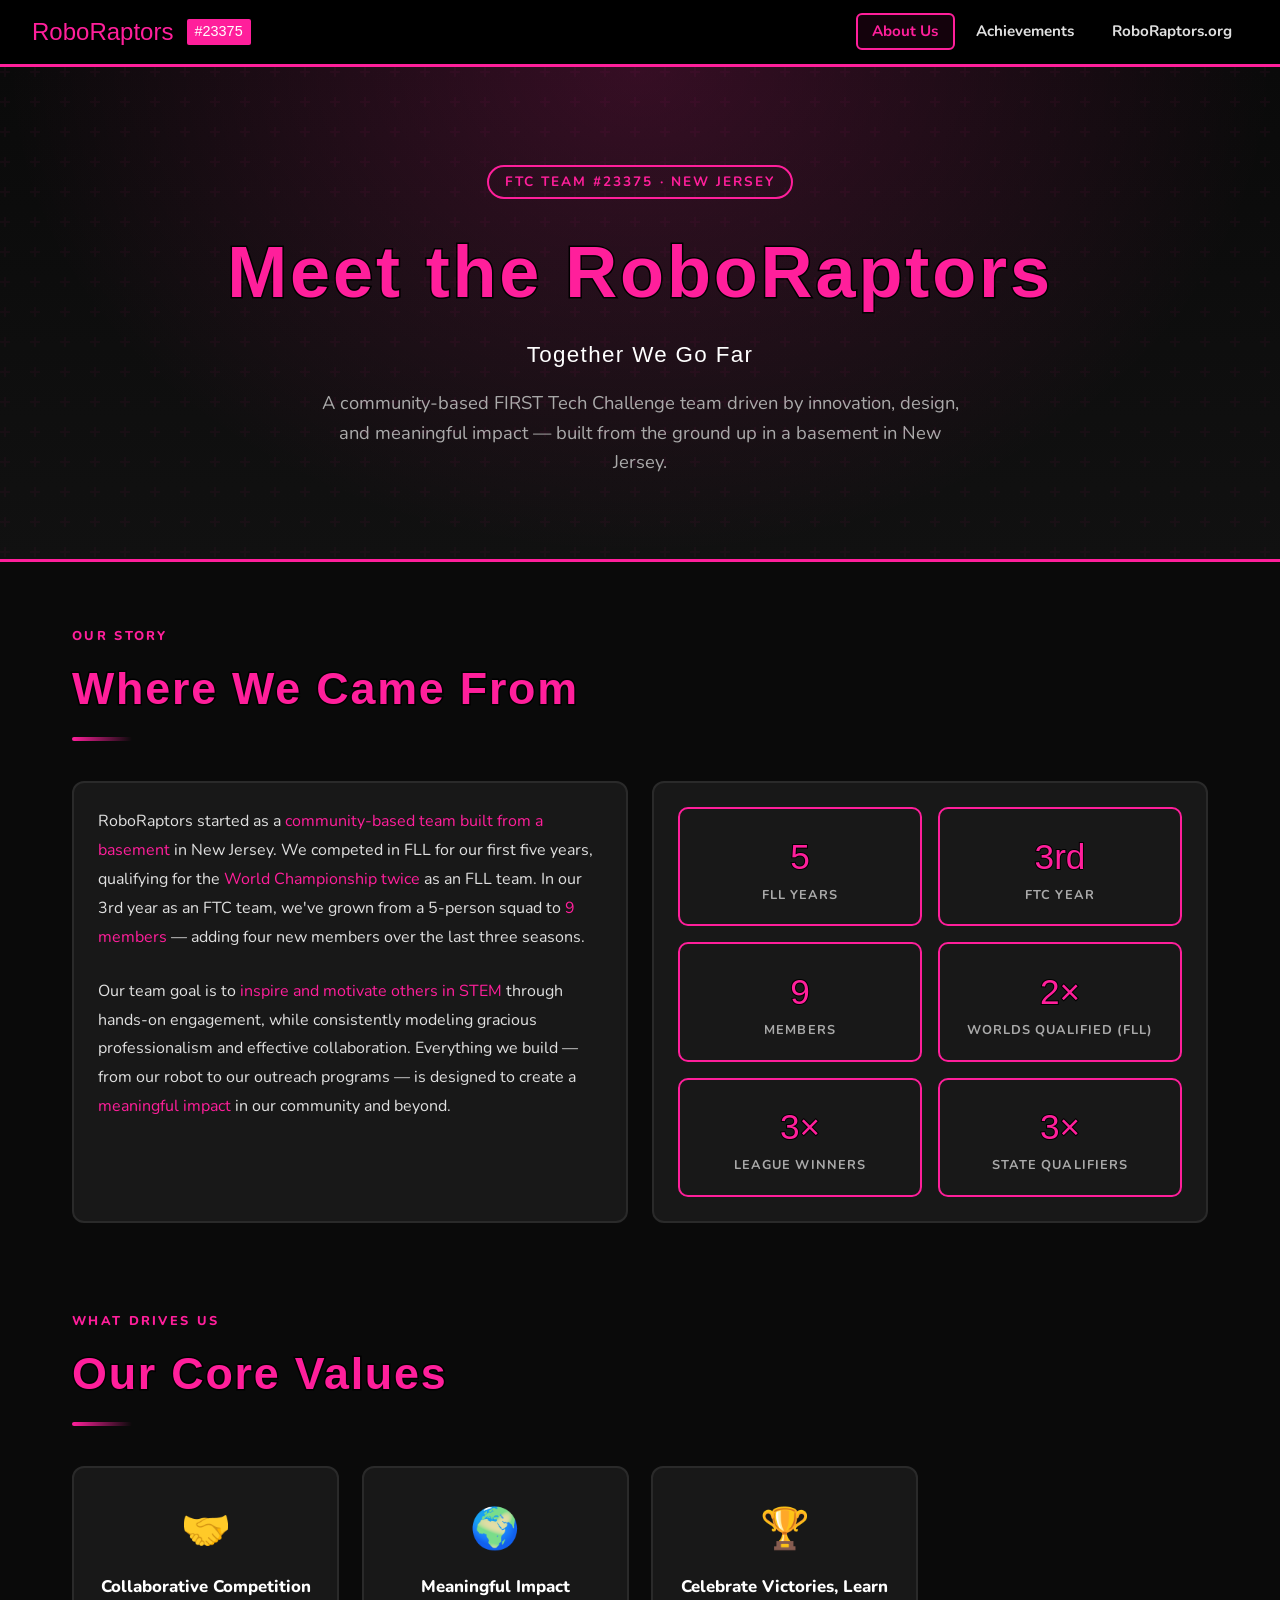
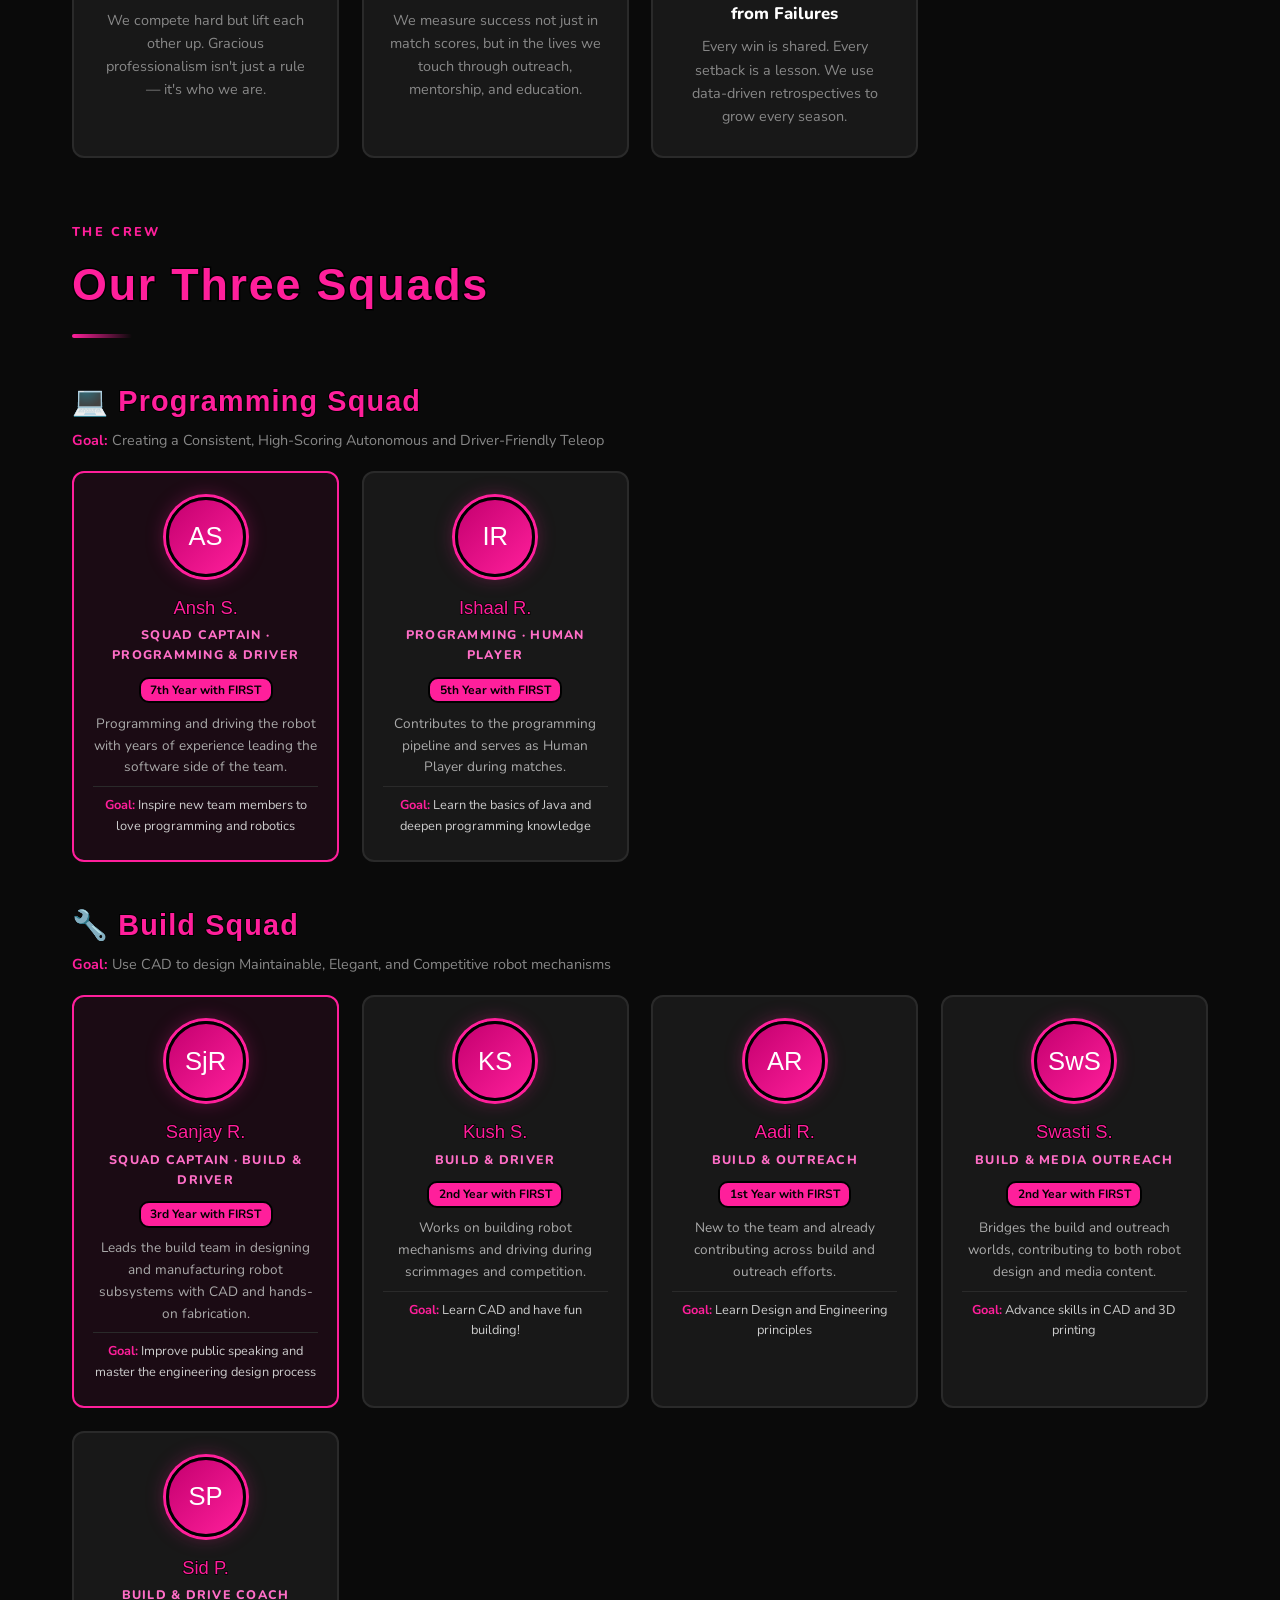
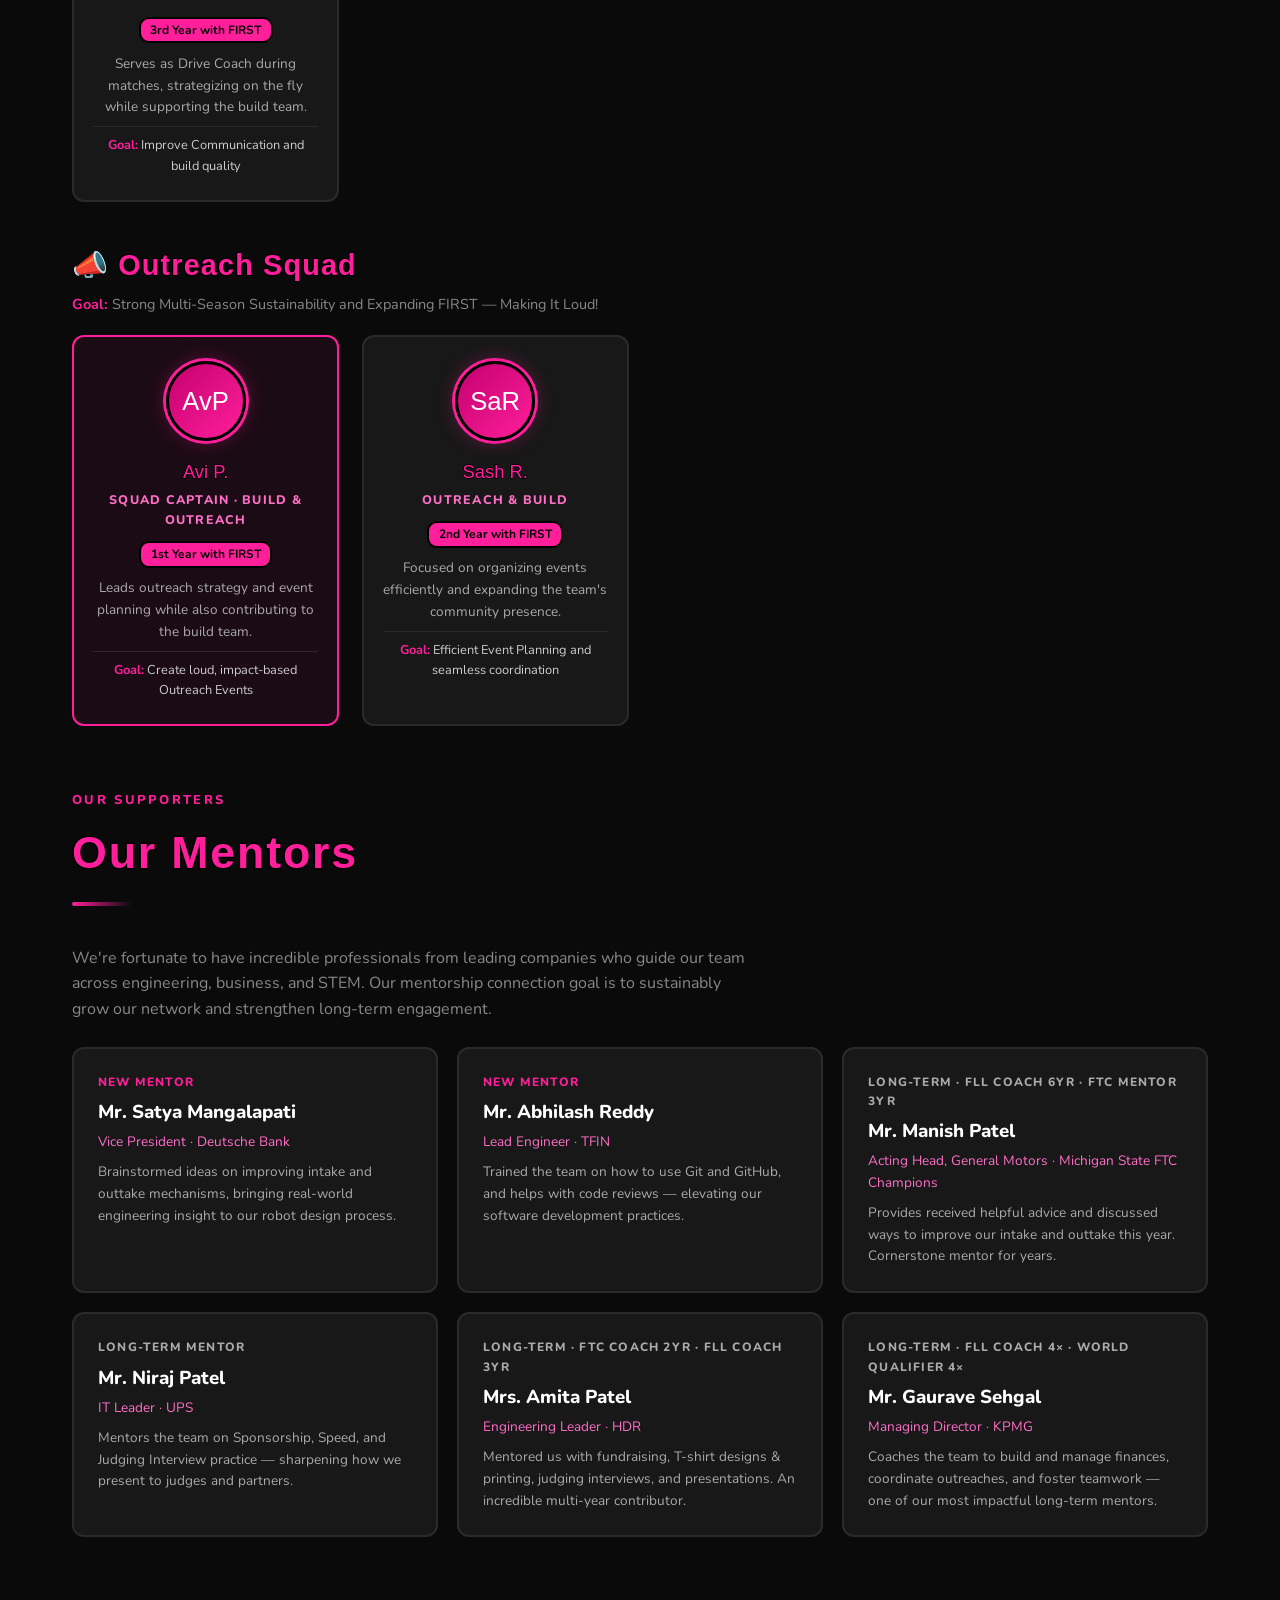
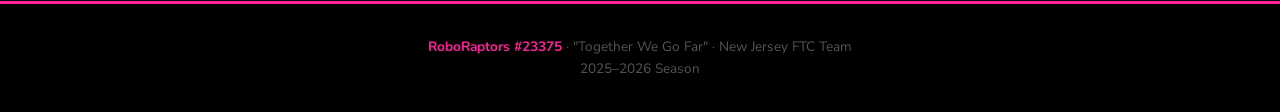
==== index.html @ 822205b7 "Initial website: 3-page site + portfolio PDF - index.html       → About Us (team members, squads, me" ====
<!DOCTYPE html>
<html lang="en">
<head>
  <meta charset="UTF-8" />
  <meta name="viewport" content="width=device-width, initial-scale=1.0" />
  <title>About Us — RoboRaptors #23375</title>
  <link rel="stylesheet" href="styles.css" />
</head>
<body>

<!-- ── NAV ── -->
<nav>
  <a class="nav-logo" href="index.html">
    <span class="logo-text">RoboRaptors</span>
    <span class="team-num">#23375</span>
  </a>
  <ul>
    <li><a href="index.html" class="active">About Us</a></li>
    <li><a href="achievements.html">Achievements</a></li>
    <li><a href="nonprofit.html">RoboRaptors.org</a></li>
  </ul>
</nav>

<!-- ── HERO ── -->
<div class="hero">
  <span class="hero-tag">FTC Team #23375 · New Jersey</span>
  <h1 class="gagalin">Meet the RoboRaptors</h1>
  <p class="tagline">Together We Go Far</p>
  <p>A community-based FIRST Tech Challenge team driven by innovation, design, and meaningful impact — built from the ground up in a basement in New Jersey.</p>
</div>

<!-- ── BACKGROUND ── -->
<section>
  <span class="section-label">Our Story</span>
  <h2 class="gagalin">Where We Came From</h2>
  <div class="section-divider"></div>

  <div class="grid-2 mb-3">
    <div class="card">
      <p style="font-size:1rem; line-height:1.8;">
        RoboRaptors started as a <span class="pink">community-based team built from a basement</span> in New Jersey.
        We competed in FLL for our first five years, qualifying for the
        <span class="pink">World Championship twice</span> as an FLL team.
        In our 3rd year as an FTC team, we've grown from a 5-person squad to
        <span class="pink">9 members</span> — adding four new members over the last three seasons.
      </p>
      <br>
      <p style="font-size:1rem; line-height:1.8;">
        Our team goal is to <span class="pink">inspire and motivate others in STEM</span> through hands-on engagement,
        while consistently modeling gracious professionalism and effective collaboration.
        Everything we build — from our robot to our outreach programs — is designed to create a
        <span class="pink">meaningful impact</span> in our community and beyond.
      </p>
    </div>
    <div class="card">
      <div class="stats-row" style="grid-template-columns:1fr 1fr; margin:0;">
        <div class="stat-box"><div class="stat-num">5</div><div class="stat-label">FLL Years</div></div>
        <div class="stat-box"><div class="stat-num">3rd</div><div class="stat-label">FTC Year</div></div>
        <div class="stat-box"><div class="stat-num">9</div><div class="stat-label">Members</div></div>
        <div class="stat-box"><div class="stat-num">2×</div><div class="stat-label">Worlds Qualified (FLL)</div></div>
        <div class="stat-box"><div class="stat-num">3×</div><div class="stat-label">League Winners</div></div>
        <div class="stat-box"><div class="stat-num">3×</div><div class="stat-label">State Qualifiers</div></div>
      </div>
    </div>
  </div>
</section>

<!-- ── CORE VALUES ── -->
<section style="padding-top:0;">
  <span class="section-label">What Drives Us</span>
  <h2 class="gagalin">Our Core Values</h2>
  <div class="section-divider"></div>

  <div class="values-grid">
    <div class="value-card">
      <div class="value-icon">🤝</div>
      <h3>Collaborative Competition</h3>
      <p>We compete hard but lift each other up. Gracious professionalism isn't just a rule — it's who we are.</p>
    </div>
    <div class="value-card">
      <div class="value-icon">🌍</div>
      <h3>Meaningful Impact</h3>
      <p>We measure success not just in match scores, but in the lives we touch through outreach, mentorship, and education.</p>
    </div>
    <div class="value-card">
      <div class="value-icon">🏆</div>
      <h3>Celebrate Victories, Learn from Failures</h3>
      <p>Every win is shared. Every setback is a lesson. We use data-driven retrospectives to grow every season.</p>
    </div>
  </div>
</section>

<!-- ── SQUADS ── -->
<section style="padding-top:0;">
  <span class="section-label">The Crew</span>
  <h2 class="gagalin">Our Three Squads</h2>
  <div class="section-divider"></div>

  <!-- Programming Squad -->
  <div style="margin-bottom:2.5rem;">
    <h3 class="gagalin" style="margin-bottom:0.3rem;">💻 Programming Squad</h3>
    <p style="color:#888; font-size:0.9rem; margin-bottom:1.2rem;">
      <strong style="color:var(--pink);">Goal:</strong> Creating a Consistent, High-Scoring Autonomous and Driver-Friendly Teleop
    </p>
    <div class="team-grid">

      <div class="member-card squad-captain">
        <div class="member-avatar">AS</div>
        <div class="member-name">Ansh S.</div>
        <div class="member-role">Squad Captain · Programming &amp; Driver</div>
        <div class="member-year">7th Year with FIRST</div>
        <p>Programming and driving the robot with years of experience leading the software side of the team.</p>
        <p class="goal"><span>Goal:</span> Inspire new team members to love programming and robotics</p>
      </div>

      <div class="member-card">
        <div class="member-avatar">IR</div>
        <div class="member-name">Ishaal R.</div>
        <div class="member-role">Programming · Human Player</div>
        <div class="member-year">5th Year with FIRST</div>
        <p>Contributes to the programming pipeline and serves as Human Player during matches.</p>
        <p class="goal"><span>Goal:</span> Learn the basics of Java and deepen programming knowledge</p>
      </div>

    </div>
  </div>

  <!-- Build Squad -->
  <div style="margin-bottom:2.5rem;">
    <h3 class="gagalin" style="margin-bottom:0.3rem;">🔧 Build Squad</h3>
    <p style="color:#888; font-size:0.9rem; margin-bottom:1.2rem;">
      <strong style="color:var(--pink);">Goal:</strong> Use CAD to design Maintainable, Elegant, and Competitive robot mechanisms
    </p>
    <div class="team-grid">

      <div class="member-card squad-captain">
        <div class="member-avatar">SjR</div>
        <div class="member-name">Sanjay R.</div>
        <div class="member-role">Squad Captain · Build &amp; Driver</div>
        <div class="member-year">3rd Year with FIRST</div>
        <p>Leads the build team in designing and manufacturing robot subsystems with CAD and hands-on fabrication.</p>
        <p class="goal"><span>Goal:</span> Improve public speaking and master the engineering design process</p>
      </div>

      <div class="member-card">
        <div class="member-avatar">KS</div>
        <div class="member-name">Kush S.</div>
        <div class="member-role">Build &amp; Driver</div>
        <div class="member-year">2nd Year with FIRST</div>
        <p>Works on building robot mechanisms and driving during scrimmages and competition.</p>
        <p class="goal"><span>Goal:</span> Learn CAD and have fun building!</p>
      </div>

      <div class="member-card">
        <div class="member-avatar">AR</div>
        <div class="member-name">Aadi R.</div>
        <div class="member-role">Build &amp; Outreach</div>
        <div class="member-year">1st Year with FIRST</div>
        <p>New to the team and already contributing across build and outreach efforts.</p>
        <p class="goal"><span>Goal:</span> Learn Design and Engineering principles</p>
      </div>

      <div class="member-card">
        <div class="member-avatar">SwS</div>
        <div class="member-name">Swasti S.</div>
        <div class="member-role">Build &amp; Media Outreach</div>
        <div class="member-year">2nd Year with FIRST</div>
        <p>Bridges the build and outreach worlds, contributing to both robot design and media content.</p>
        <p class="goal"><span>Goal:</span> Advance skills in CAD and 3D printing</p>
      </div>

      <div class="member-card">
        <div class="member-avatar">SP</div>
        <div class="member-name">Sid P.</div>
        <div class="member-role">Build &amp; Drive Coach</div>
        <div class="member-year">3rd Year with FIRST</div>
        <p>Serves as Drive Coach during matches, strategizing on the fly while supporting the build team.</p>
        <p class="goal"><span>Goal:</span> Improve Communication and build quality</p>
      </div>

    </div>
  </div>

  <!-- Outreach Squad -->
  <div>
    <h3 class="gagalin" style="margin-bottom:0.3rem;">📣 Outreach Squad</h3>
    <p style="color:#888; font-size:0.9rem; margin-bottom:1.2rem;">
      <strong style="color:var(--pink);">Goal:</strong> Strong Multi-Season Sustainability and Expanding FIRST — Making It Loud!
    </p>
    <div class="team-grid">

      <div class="member-card squad-captain">
        <div class="member-avatar">AvP</div>
        <div class="member-name">Avi P.</div>
        <div class="member-role">Squad Captain · Build &amp; Outreach</div>
        <div class="member-year">1st Year with FIRST</div>
        <p>Leads outreach strategy and event planning while also contributing to the build team.</p>
        <p class="goal"><span>Goal:</span> Create loud, impact-based Outreach Events</p>
      </div>

      <div class="member-card">
        <div class="member-avatar">SaR</div>
        <div class="member-name">Sash R.</div>
        <div class="member-role">Outreach &amp; Build</div>
        <div class="member-year">2nd Year with FIRST</div>
        <p>Focused on organizing events efficiently and expanding the team's community presence.</p>
        <p class="goal"><span>Goal:</span> Efficient Event Planning and seamless coordination</p>
      </div>

    </div>
  </div>
</section>

<!-- ── MENTORS ── -->
<section style="padding-top:0;">
  <span class="section-label">Our Supporters</span>
  <h2 class="gagalin">Our Mentors</h2>
  <div class="section-divider"></div>
  <p style="color:#888; margin-bottom:1.5rem; max-width:680px;">
    We're fortunate to have incredible professionals from leading companies who guide our team across engineering, business, and STEM.
    Our mentorship connection goal is to sustainably grow our network and strengthen long-term engagement.
  </p>
  <div style="display:grid; grid-template-columns:repeat(auto-fill,minmax(280px,1fr)); gap:1.2rem;">

    <div class="card">
      <div style="font-size:0.75rem;font-weight:800;color:var(--pink);letter-spacing:0.1em;text-transform:uppercase;margin-bottom:0.4rem;">New Mentor</div>
      <h3 style="color:#fff;font-weight:800;margin-bottom:0.2rem;">Mr. Satya Mangalapati</h3>
      <p style="color:var(--pink-light);font-size:0.85rem;margin-bottom:0.5rem;">Vice President · Deutsche Bank</p>
      <p style="font-size:0.85rem;color:#aaa;">Brainstormed ideas on improving intake and outtake mechanisms, bringing real-world engineering insight to our robot design process.</p>
    </div>

    <div class="card">
      <div style="font-size:0.75rem;font-weight:800;color:var(--pink);letter-spacing:0.1em;text-transform:uppercase;margin-bottom:0.4rem;">New Mentor</div>
      <h3 style="color:#fff;font-weight:800;margin-bottom:0.2rem;">Mr. Abhilash Reddy</h3>
      <p style="color:var(--pink-light);font-size:0.85rem;margin-bottom:0.5rem;">Lead Engineer · TFIN</p>
      <p style="font-size:0.85rem;color:#aaa;">Trained the team on how to use Git and GitHub, and helps with code reviews — elevating our software development practices.</p>
    </div>

    <div class="card">
      <div style="font-size:0.75rem;font-weight:800;color:#aaa;letter-spacing:0.1em;text-transform:uppercase;margin-bottom:0.4rem;">Long-Term · FLL Coach 6yr · FTC Mentor 3yr</div>
      <h3 style="color:#fff;font-weight:800;margin-bottom:0.2rem;">Mr. Manish Patel</h3>
      <p style="color:var(--pink-light);font-size:0.85rem;margin-bottom:0.5rem;">Acting Head, General Motors · Michigan State FTC Champions</p>
      <p style="font-size:0.85rem;color:#aaa;">Provides received helpful advice and discussed ways to improve our intake and outtake this year. Cornerstone mentor for years.</p>
    </div>

    <div class="card">
      <div style="font-size:0.75rem;font-weight:800;color:#aaa;letter-spacing:0.1em;text-transform:uppercase;margin-bottom:0.4rem;">Long-Term Mentor</div>
      <h3 style="color:#fff;font-weight:800;margin-bottom:0.2rem;">Mr. Niraj Patel</h3>
      <p style="color:var(--pink-light);font-size:0.85rem;margin-bottom:0.5rem;">IT Leader · UPS</p>
      <p style="font-size:0.85rem;color:#aaa;">Mentors the team on Sponsorship, Speed, and Judging Interview practice — sharpening how we present to judges and partners.</p>
    </div>

    <div class="card">
      <div style="font-size:0.75rem;font-weight:800;color:#aaa;letter-spacing:0.1em;text-transform:uppercase;margin-bottom:0.4rem;">Long-Term · FTC Coach 2yr · FLL Coach 3yr</div>
      <h3 style="color:#fff;font-weight:800;margin-bottom:0.2rem;">Mrs. Amita Patel</h3>
      <p style="color:var(--pink-light);font-size:0.85rem;margin-bottom:0.5rem;">Engineering Leader · HDR</p>
      <p style="font-size:0.85rem;color:#aaa;">Mentored us with fundraising, T-shirt designs &amp; printing, judging interviews, and presentations. An incredible multi-year contributor.</p>
    </div>

    <div class="card">
      <div style="font-size:0.75rem;font-weight:800;color:#aaa;letter-spacing:0.1em;text-transform:uppercase;margin-bottom:0.4rem;">Long-Term · FLL Coach 4× · World Qualifier 4×</div>
      <h3 style="color:#fff;font-weight:800;margin-bottom:0.2rem;">Mr. Gaurave Sehgal</h3>
      <p style="color:var(--pink-light);font-size:0.85rem;margin-bottom:0.5rem;">Managing Director · KPMG</p>
      <p style="font-size:0.85rem;color:#aaa;">Coaches the team to build and manage finances, coordinate outreaches, and foster teamwork — one of our most impactful long-term mentors.</p>
    </div>

  </div>
</section>

<!-- ── FOOTER ── -->
<footer>
  <strong>RoboRaptors #23375</strong> · "Together We Go Far" · New Jersey FTC Team<br>
  <span>2025–2026 Season</span>
</footer>

</body>
</html>
---- styles.css ----
@import url('https://fonts.googleapis.com/css2?family=Gagalin&family=Nunito:wght@400;600;700;800&display=swap');

/* ─── Reset & Base ─── */
*, *::before, *::after { box-sizing: border-box; margin: 0; padding: 0; }

:root {
  --pink:       #FF1F9B;
  --pink-light: #ff6ec7;
  --pink-dark:  #c4006f;
  --black:      #0a0a0a;
  --dark:       #111111;
  --card:       #181818;
  --border:     #2a2a2a;
  --white:      #ffffff;
  --text:       #e0e0e0;
}

html { scroll-behavior: smooth; }
body {
  font-family: 'Nunito', sans-serif;
  background: var(--black);
  color: var(--text);
  line-height: 1.6;
}

/* ─── Gagalin Stroke Headers ─── */
.gagalin {
  font-family: 'Gagalin', sans-serif;
  color: var(--pink);
  -webkit-text-stroke: 3px #000;
  paint-order: stroke fill;
  letter-spacing: 0.04em;
}
h1.gagalin { font-size: clamp(2.2rem, 6vw, 4.5rem); }
h2.gagalin { font-size: clamp(1.6rem, 4vw, 2.8rem); }
h3.gagalin { font-size: clamp(1.2rem, 2.5vw, 1.8rem); -webkit-text-stroke: 2px #000; }

/* ─── Nav ─── */
nav {
  position: sticky; top: 0; z-index: 100;
  background: #000;
  border-bottom: 3px solid var(--pink);
  display: flex; align-items: center; justify-content: space-between;
  padding: 0.8rem 2rem;
  gap: 1rem;
}
.nav-logo {
  display: flex; align-items: center; gap: 0.7rem;
  text-decoration: none;
}
.nav-logo .logo-text {
  font-family: 'Gagalin', sans-serif;
  font-size: 1.5rem;
  color: var(--pink);
  -webkit-text-stroke: 2px #000;
  paint-order: stroke fill;
}
.nav-logo .team-num {
  font-family: 'Gagalin', sans-serif;
  font-size: 0.9rem;
  color: #fff;
  background: var(--pink);
  padding: 0.1rem 0.5rem;
  border-radius: 4px;
  border: 2px solid #000;
}
nav ul { list-style: none; display: flex; gap: 0.3rem; flex-wrap: wrap; }
nav ul a {
  color: var(--text);
  text-decoration: none;
  font-weight: 700;
  font-size: 0.95rem;
  padding: 0.4rem 0.9rem;
  border-radius: 6px;
  border: 2px solid transparent;
  transition: all 0.2s;
}
nav ul a:hover, nav ul a.active {
  color: var(--pink);
  border-color: var(--pink);
  background: rgba(255,31,155,0.08);
}

/* ─── Hero ─── */
.hero {
  min-height: 55vh;
  display: flex; flex-direction: column;
  align-items: center; justify-content: center;
  text-align: center;
  padding: 4rem 2rem 3rem;
  background: radial-gradient(ellipse at 50% 0%, rgba(255,31,155,0.18) 0%, transparent 70%),
              linear-gradient(180deg, #0a0a0a 0%, #111 100%);
  border-bottom: 3px solid var(--pink);
  position: relative;
  overflow: hidden;
}
.hero::before {
  content: '';
  position: absolute; inset: 0;
  background: url("data:image/svg+xml,%3Csvg width='60' height='60' viewBox='0 0 60 60' xmlns='http://www.w3.org/2000/svg'%3E%3Cg fill='none' fill-rule='evenodd'%3E%3Cg fill='%23FF1F9B' fill-opacity='0.04'%3E%3Cpath d='M36 34v-4h-2v4h-4v2h4v4h2v-4h4v-2h-4zm0-30V0h-2v4h-4v2h4v4h2V6h4V4h-4zM6 34v-4H4v4H0v2h4v4h2v-4h4v-2H6zM6 4V0H4v4H0v2h4v4h2V6h4V4H6z'/%3E%3C/g%3E%3C/g%3E%3C/svg%3E");
  pointer-events: none;
}
.hero-tag {
  font-size: 0.85rem; font-weight: 700; letter-spacing: 0.15em;
  color: var(--pink); text-transform: uppercase;
  border: 2px solid var(--pink); border-radius: 20px;
  padding: 0.25rem 1rem; margin-bottom: 1rem;
  display: inline-block;
}
.hero p {
  font-size: 1.15rem; color: #aaa; max-width: 650px; margin: 1rem auto 0;
}
.hero .tagline {
  font-family: 'Gagalin', sans-serif;
  font-size: clamp(1rem, 2.5vw, 1.4rem);
  color: #fff; margin-top: 0.4rem;
  letter-spacing: 0.06em;
}

/* ─── Sections ─── */
section { padding: 4rem 2rem; max-width: 1200px; margin: 0 auto; }
.section-label {
  font-size: 0.8rem; font-weight: 800; letter-spacing: 0.18em;
  color: var(--pink); text-transform: uppercase;
  margin-bottom: 0.4rem; display: block;
}
.section-divider {
  width: 60px; height: 4px;
  background: linear-gradient(90deg, var(--pink), transparent);
  margin: 0.8rem 0 2.5rem;
  border-radius: 2px;
}

/* ─── Cards ─── */
.card {
  background: var(--card);
  border: 2px solid var(--border);
  border-radius: 12px;
  padding: 1.5rem;
  transition: border-color 0.25s, transform 0.2s;
}
.card:hover { border-color: var(--pink); transform: translateY(-3px); }

.pink-border { border-color: var(--pink) !important; }

/* ─── Team Grid ─── */
.team-grid {
  display: grid;
  grid-template-columns: repeat(auto-fill, minmax(220px, 1fr));
  gap: 1.4rem;
}
.member-card {
  background: var(--card);
  border: 2px solid var(--border);
  border-radius: 12px;
  padding: 1.5rem 1.2rem;
  text-align: center;
  transition: border-color 0.25s, transform 0.2s;
}
.member-card:hover { border-color: var(--pink); transform: translateY(-4px); }
.member-avatar {
  width: 80px; height: 80px;
  border-radius: 50%;
  background: linear-gradient(135deg, var(--pink-dark), var(--pink));
  border: 3px solid #000;
  display: flex; align-items: center; justify-content: center;
  font-family: 'Gagalin', sans-serif;
  font-size: 1.6rem; color: #fff;
  margin: 0 auto 1rem;
  box-shadow: 0 0 0 3px var(--pink), 0 0 20px rgba(255,31,155,0.35);
}
.member-name {
  font-family: 'Gagalin', sans-serif;
  font-size: 1.15rem;
  color: var(--pink);
  -webkit-text-stroke: 1.5px #000;
  paint-order: stroke fill;
}
.member-role {
  font-size: 0.78rem; font-weight: 800; text-transform: uppercase;
  letter-spacing: 0.1em; color: var(--pink-light); margin: 0.2rem 0 0.7rem;
}
.member-year {
  display: inline-block;
  font-size: 0.75rem; font-weight: 700;
  color: #000; background: var(--pink);
  border: 2px solid #000;
  padding: 0.1rem 0.6rem; border-radius: 10px;
  margin-bottom: 0.6rem;
}
.member-card p { font-size: 0.85rem; color: #aaa; }
.member-card .goal {
  font-size: 0.8rem; margin-top: 0.5rem;
  color: #ccc; border-top: 1px solid var(--border); padding-top: 0.5rem;
}
.member-card .goal span { color: var(--pink); font-weight: 700; }
.squad-captain { background: rgba(255,31,155,0.07); border-color: var(--pink); }

/* ─── Values Grid ─── */
.values-grid { display: grid; grid-template-columns: repeat(auto-fill, minmax(260px, 1fr)); gap: 1.4rem; }
.value-card {
  background: var(--card); border: 2px solid var(--border); border-radius: 12px;
  padding: 1.8rem 1.5rem; text-align: center;
  transition: border-color 0.25s;
}
.value-card:hover { border-color: var(--pink); }
.value-icon { font-size: 2.5rem; margin-bottom: 0.8rem; }
.value-card h3 { font-size: 1.05rem; color: #fff; font-weight: 800; margin-bottom: 0.5rem; }
.value-card p { font-size: 0.9rem; color: #888; }

/* ─── Stats Row ─── */
.stats-row {
  display: grid; grid-template-columns: repeat(auto-fill, minmax(160px, 1fr));
  gap: 1rem; margin: 2rem 0;
}
.stat-box {
  background: var(--card); border: 2px solid var(--pink);
  border-radius: 10px; padding: 1.2rem; text-align: center;
}
.stat-num {
  font-family: 'Gagalin', sans-serif; font-size: 2.2rem;
  color: var(--pink); -webkit-text-stroke: 2px #000; paint-order: stroke fill;
}
.stat-label { font-size: 0.8rem; font-weight: 700; color: #aaa; text-transform: uppercase; letter-spacing: 0.08em; }

/* ─── Achievements ─── */
.awards-grid { display: grid; grid-template-columns: repeat(auto-fill, minmax(300px, 1fr)); gap: 1.4rem; }
.award-card {
  background: var(--card); border: 2px solid var(--border); border-radius: 12px;
  padding: 1.4rem; display: flex; gap: 1rem; align-items: flex-start;
  transition: border-color 0.25s, transform 0.2s;
}
.award-card:hover { border-color: var(--pink); transform: translateY(-3px); }
.award-icon { font-size: 2rem; flex-shrink: 0; }
.award-card h3 { color: #fff; font-size: 1rem; font-weight: 800; margin-bottom: 0.3rem; }
.award-card p { font-size: 0.85rem; color: #888; }
.award-badge {
  display: inline-block; font-size: 0.7rem; font-weight: 800;
  letter-spacing: 0.08em; text-transform: uppercase;
  background: var(--pink); color: #000; border: 2px solid #000;
  padding: 0.15rem 0.5rem; border-radius: 6px; margin-top: 0.4rem;
}

.scores-list { list-style: none; }
.scores-list li {
  display: flex; align-items: center; gap: 0.8rem;
  padding: 0.6rem 0; border-bottom: 1px solid var(--border);
  font-size: 0.95rem;
}
.scores-list li:last-child { border-bottom: none; }
.score-rank {
  font-family: 'Gagalin', sans-serif; font-size: 1.1rem;
  color: var(--pink); -webkit-text-stroke: 1px #000; paint-order: stroke fill;
  width: 28px; text-align: center; flex-shrink: 0;
}
.score-val { font-weight: 800; color: #fff; }
.score-note { font-size: 0.8rem; color: #888; margin-left: auto; }

/* ─── Nonprofit ─── */
.impact-grid { display: grid; grid-template-columns: repeat(auto-fill, minmax(200px, 1fr)); gap: 1.2rem; }
.impact-box {
  background: var(--card); border: 2px solid var(--pink); border-radius: 12px;
  padding: 1.5rem; text-align: center;
}
.impact-num {
  font-family: 'Gagalin', sans-serif; font-size: 2.8rem;
  color: var(--pink); -webkit-text-stroke: 2.5px #000; paint-order: stroke fill;
  display: block;
}
.impact-label { font-size: 0.85rem; font-weight: 700; color: #aaa; margin-top: 0.3rem; }

.timeline { position: relative; padding-left: 1.5rem; }
.timeline::before {
  content: ''; position: absolute; left: 0; top: 0; bottom: 0;
  width: 3px; background: linear-gradient(180deg, var(--pink), transparent);
  border-radius: 2px;
}
.timeline-item { position: relative; padding: 0 0 1.8rem 1.5rem; }
.timeline-item::before {
  content: ''; position: absolute; left: -1.67rem; top: 0.3rem;
  width: 12px; height: 12px; border-radius: 50%;
  background: var(--pink); border: 2px solid #000;
}
.timeline-item h3 { color: var(--pink); font-weight: 800; font-size: 1rem; margin-bottom: 0.3rem; }
.timeline-item p { font-size: 0.88rem; color: #aaa; }

/* ─── Budget Table ─── */
.budget-table { width: 100%; border-collapse: collapse; font-size: 0.9rem; }
.budget-table th {
  background: var(--pink); color: #000; font-weight: 800;
  padding: 0.7rem 1rem; text-align: left; border: 2px solid #000;
}
.budget-table td { padding: 0.6rem 1rem; border-bottom: 1px solid var(--border); }
.budget-table tr:hover td { background: rgba(255,31,155,0.06); }
.budget-table .total-row td { font-weight: 800; color: var(--pink); border-top: 2px solid var(--pink); }
.positive { color: #4caf82 !important; }
.negative { color: #e05c5c !important; }

/* ─── Sponsor logos ─── */
.sponsors-row { display: flex; flex-wrap: wrap; gap: 1rem; margin-top: 1.5rem; }
.sponsor-pill {
  background: var(--card); border: 2px solid var(--border); border-radius: 8px;
  padding: 0.5rem 1.2rem; font-weight: 800; font-size: 0.9rem; color: #ccc;
  transition: border-color 0.2s, color 0.2s;
}
.sponsor-pill:hover { border-color: var(--pink); color: #fff; }

/* ─── Footer ─── */
footer {
  background: #000; border-top: 3px solid var(--pink);
  text-align: center; padding: 2rem;
  font-size: 0.85rem; color: #555;
}
footer strong { color: var(--pink); }

/* ─── Utility ─── */
.pink { color: var(--pink); }
.mb-1 { margin-bottom: 0.5rem; }
.mb-2 { margin-bottom: 1rem; }
.mb-3 { margin-bottom: 1.5rem; }
.grid-2 { display: grid; grid-template-columns: 1fr 1fr; gap: 1.5rem; }
@media (max-width: 680px) { .grid-2 { grid-template-columns: 1fr; } }

.pill {
  display: inline-block; font-size: 0.75rem; font-weight: 700;
  letter-spacing: 0.07em; text-transform: uppercase;
  border: 2px solid var(--pink); color: var(--pink);
  padding: 0.15rem 0.6rem; border-radius: 20px; margin: 0.15rem;
}
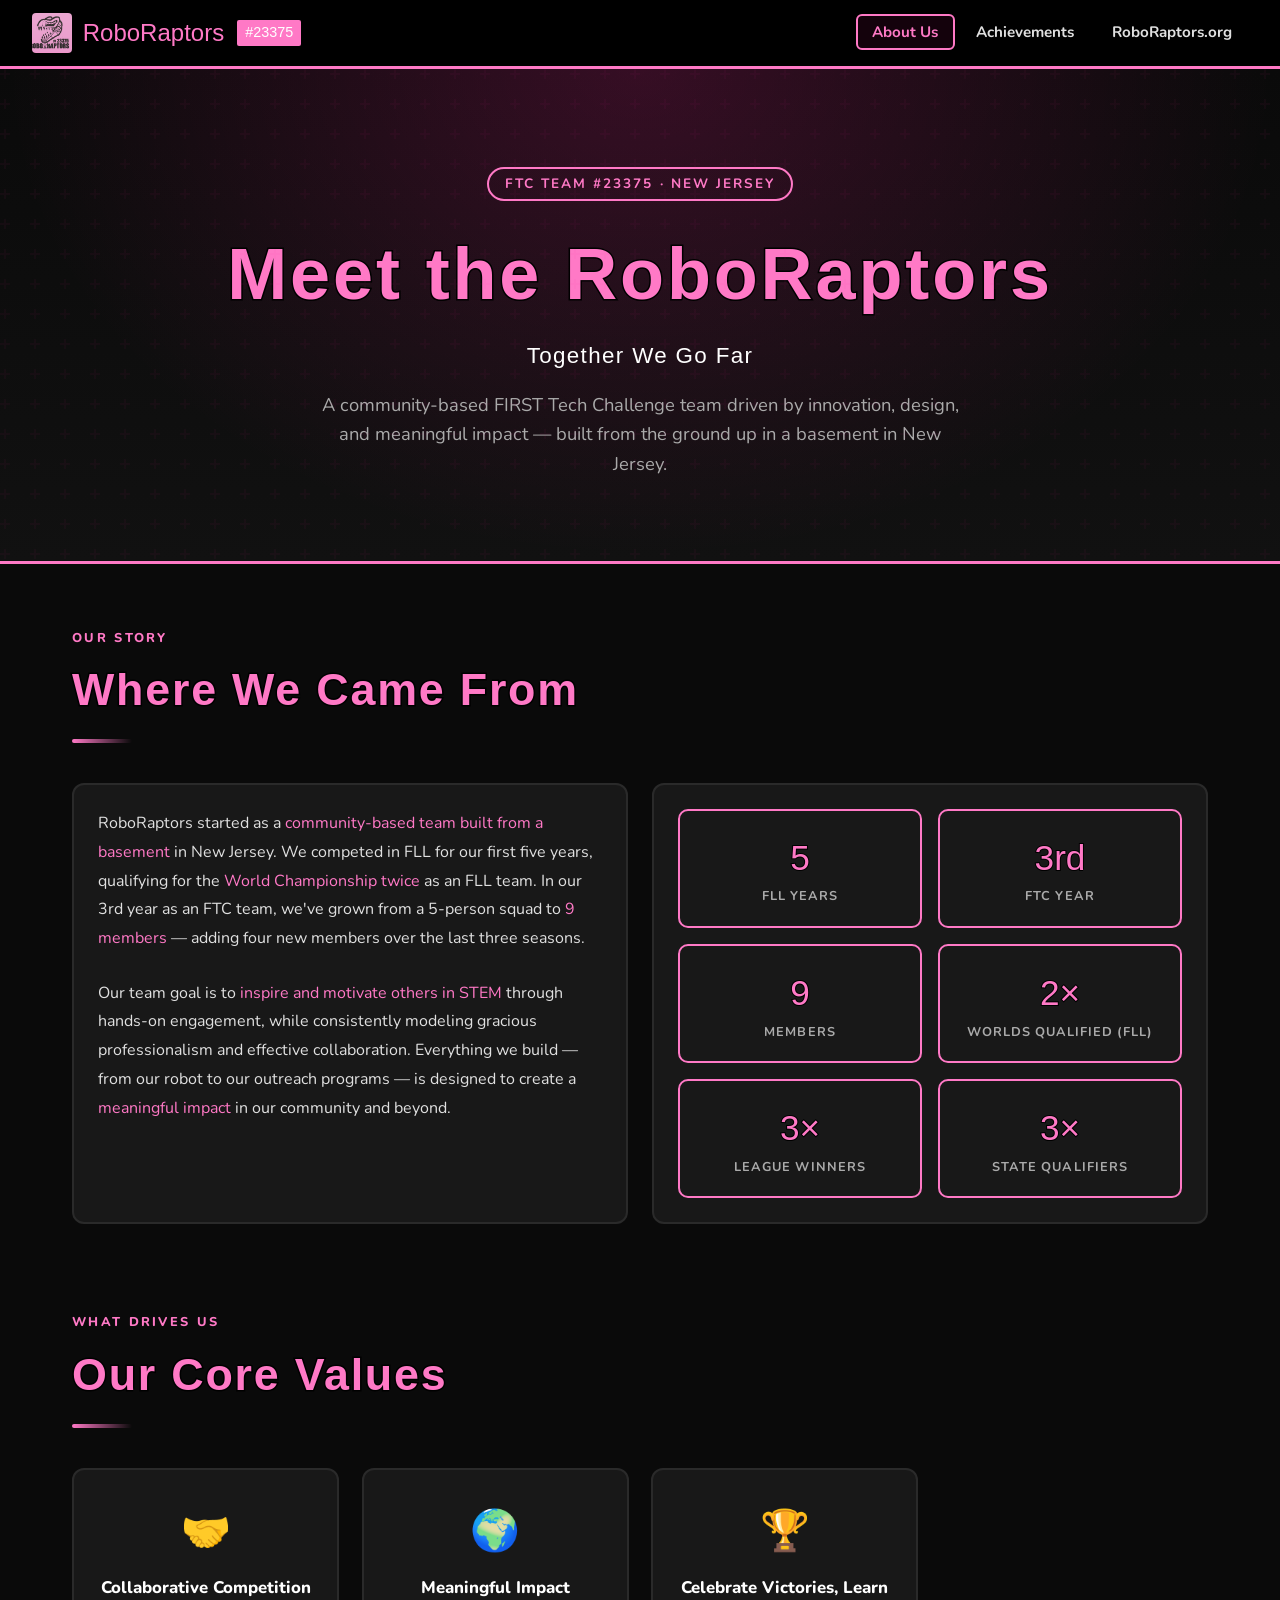
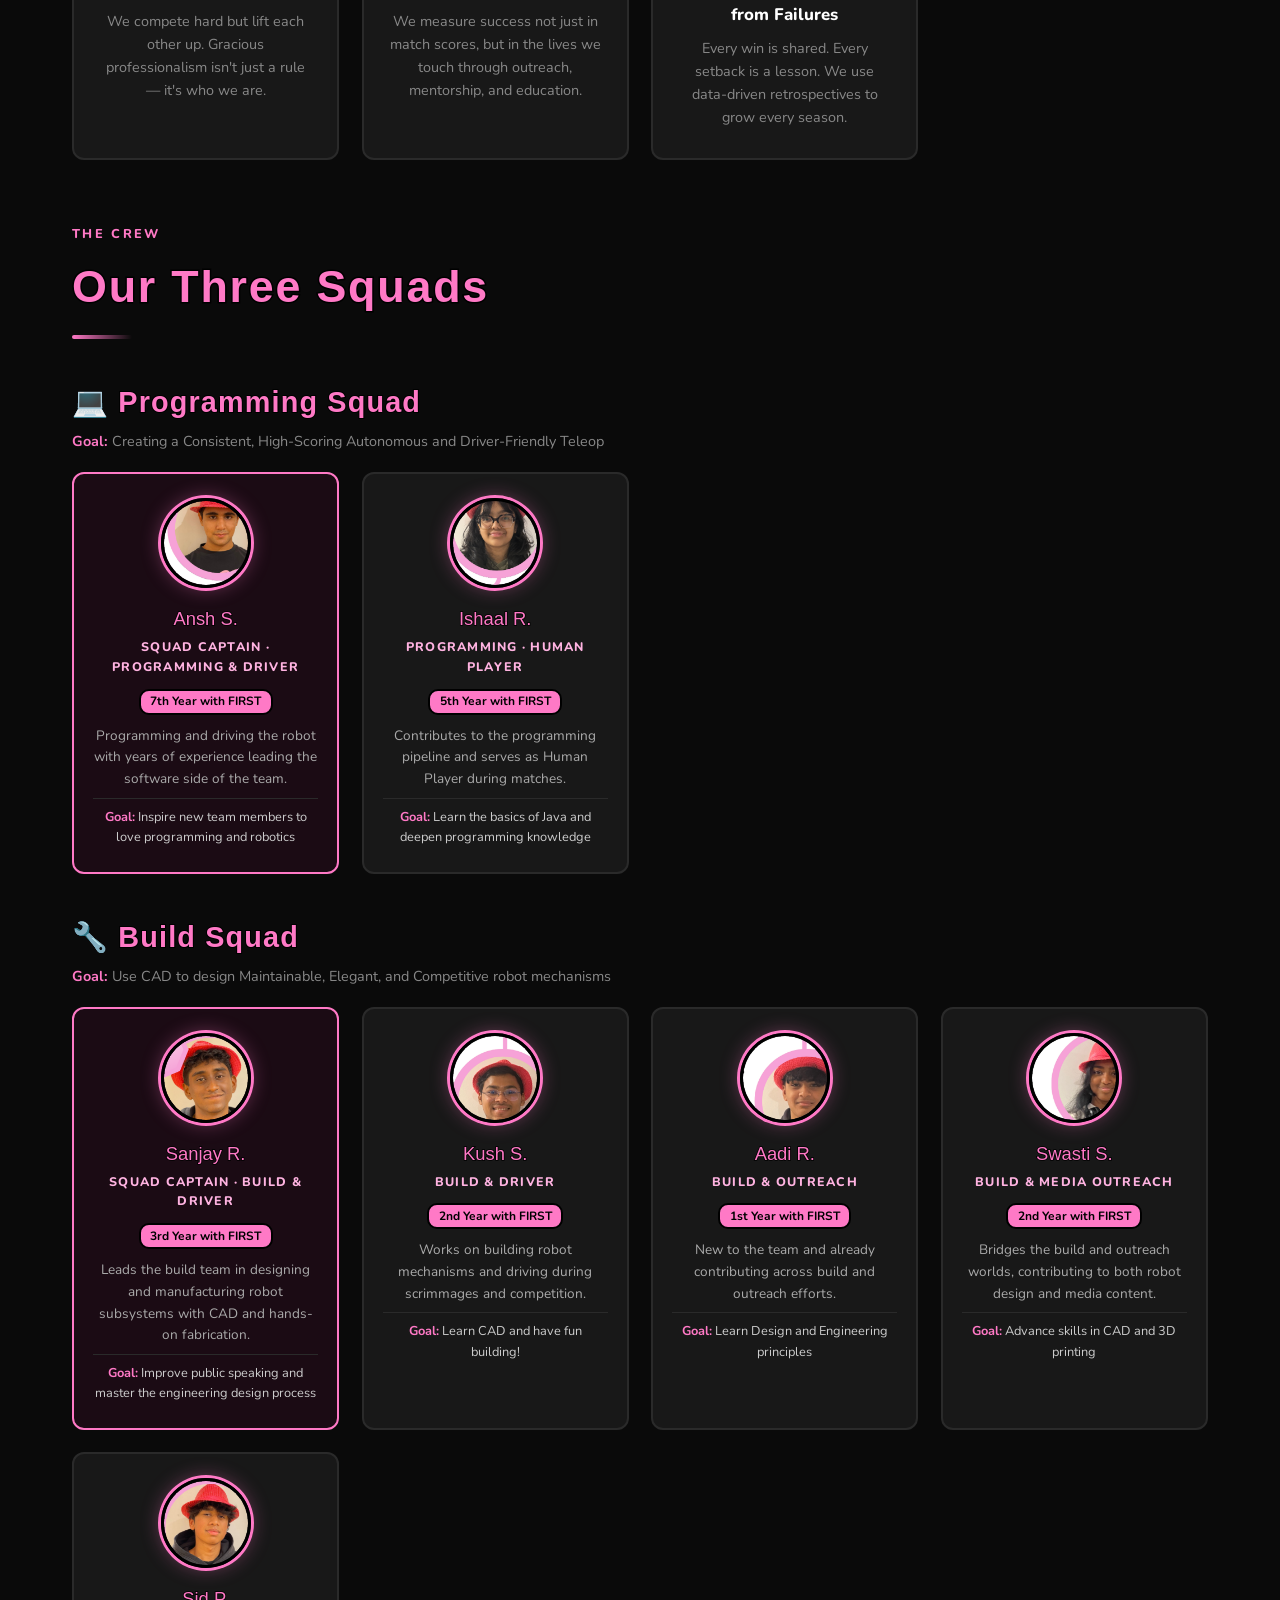
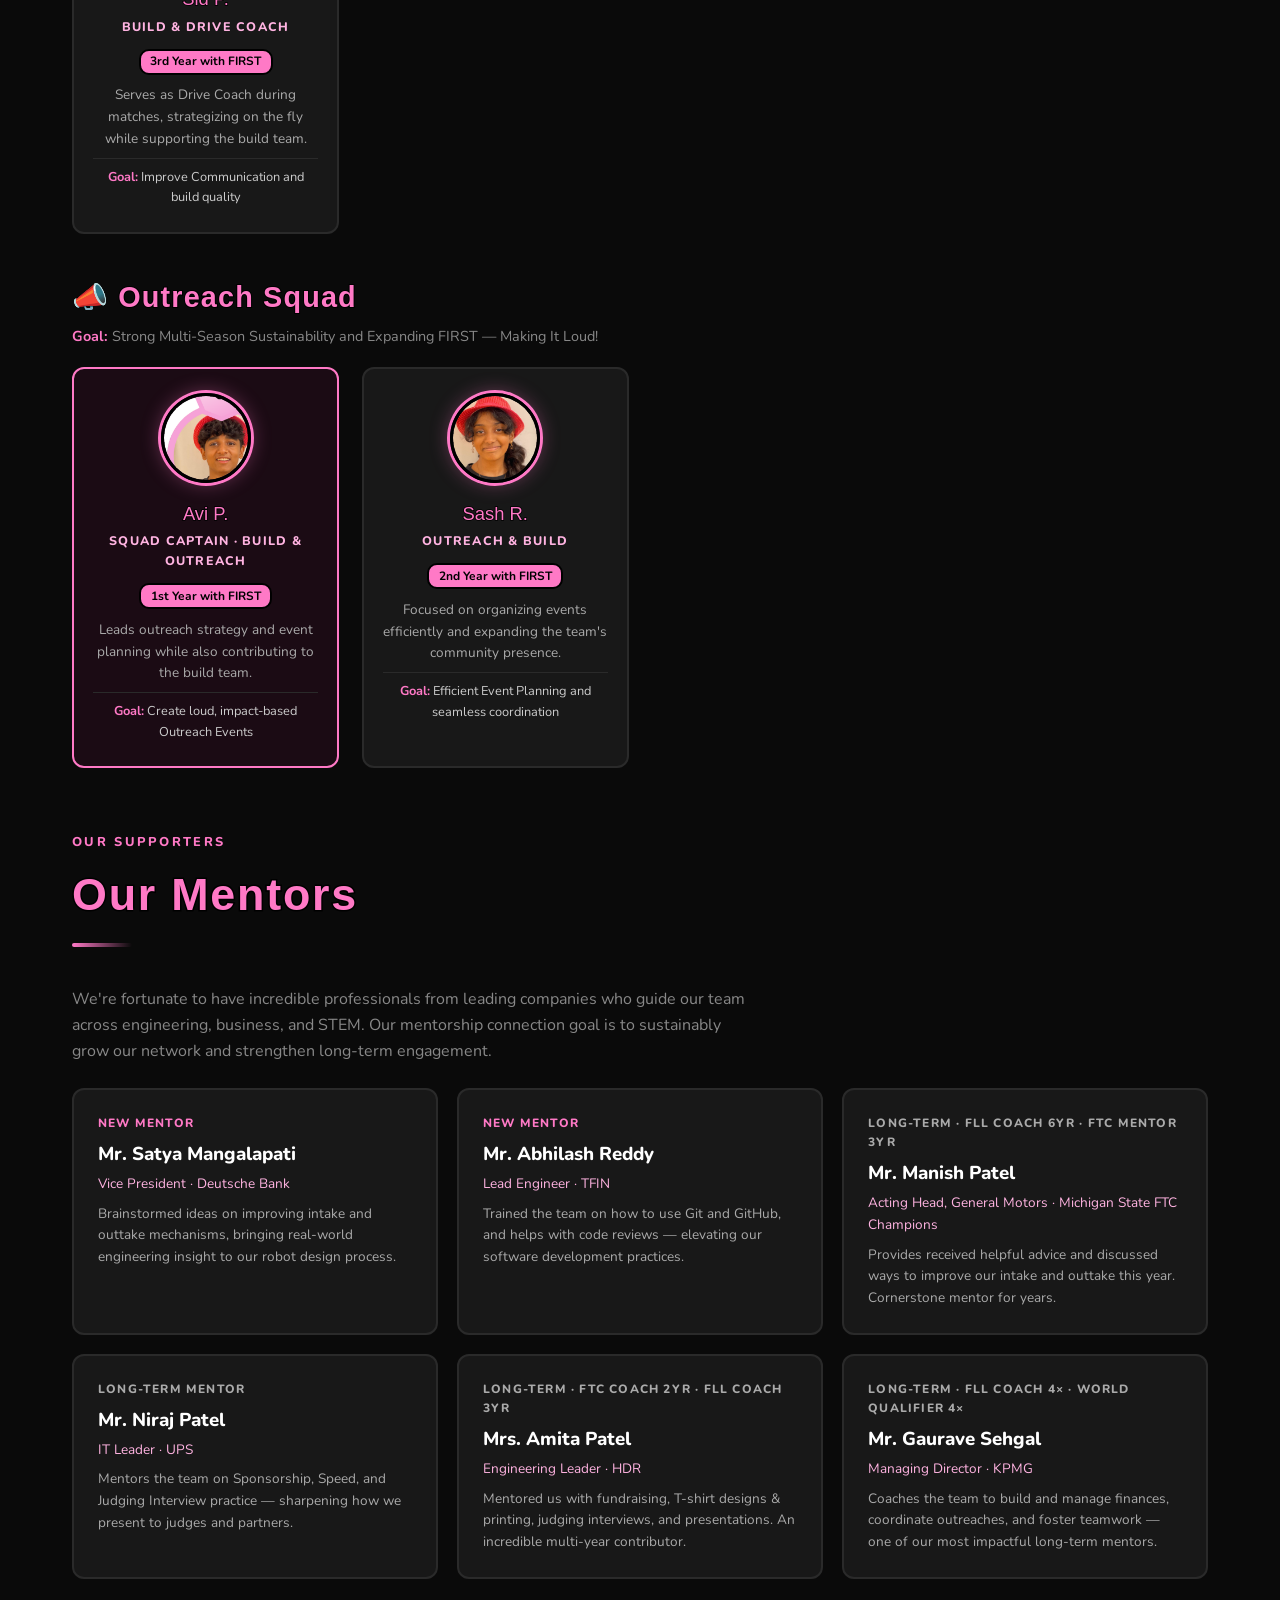
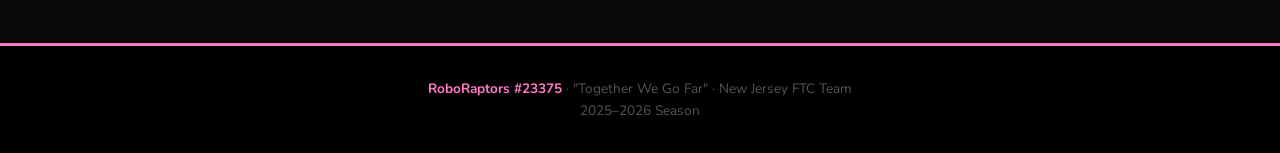
==== commit 644fa99c: "Add real team photos and logo extracted from Canva portfolio - images/member_ansh.png through member" ====
--- a/index.html
+++ b/index.html
@@ -11,6 +11,7 @@
 <!-- ── NAV ── -->
 <nav>
   <a class="nav-logo" href="index.html">
+    <img src="images/logo.png" alt="RoboRaptors Logo">
     <span class="logo-text">RoboRaptors</span>
     <span class="team-num">#23375</span>
   </a>
@@ -105,7 +106,7 @@
     <div class="team-grid">
 
       <div class="member-card squad-captain">
-        <div class="member-avatar">AS</div>
+        <img src="images/member_ansh.png" alt="Ansh S." class="member-photo">
         <div class="member-name">Ansh S.</div>
         <div class="member-role">Squad Captain · Programming &amp; Driver</div>
         <div class="member-year">7th Year with FIRST</div>
@@ -114,7 +115,7 @@
       </div>
 
       <div class="member-card">
-        <div class="member-avatar">IR</div>
+        <img src="images/member_ishaal.png" alt="Ishaal R." class="member-photo">
         <div class="member-name">Ishaal R.</div>
         <div class="member-role">Programming · Human Player</div>
         <div class="member-year">5th Year with FIRST</div>
@@ -134,7 +135,7 @@
     <div class="team-grid">
 
       <div class="member-card squad-captain">
-        <div class="member-avatar">SjR</div>
+        <img src="images/member_sanjay.png" alt="Sanjay R." class="member-photo">
         <div class="member-name">Sanjay R.</div>
         <div class="member-role">Squad Captain · Build &amp; Driver</div>
         <div class="member-year">3rd Year with FIRST</div>
@@ -143,7 +144,7 @@
       </div>
 
       <div class="member-card">
-        <div class="member-avatar">KS</div>
+        <img src="images/member_kush.png" alt="Kush S." class="member-photo">
         <div class="member-name">Kush S.</div>
         <div class="member-role">Build &amp; Driver</div>
         <div class="member-year">2nd Year with FIRST</div>
@@ -152,7 +153,7 @@
       </div>
 
       <div class="member-card">
-        <div class="member-avatar">AR</div>
+        <img src="images/member_aadi.png" alt="Aadi R." class="member-photo">
         <div class="member-name">Aadi R.</div>
         <div class="member-role">Build &amp; Outreach</div>
         <div class="member-year">1st Year with FIRST</div>
@@ -161,7 +162,7 @@
       </div>
 
       <div class="member-card">
-        <div class="member-avatar">SwS</div>
+        <img src="images/member_swasti.png" alt="Swasti S." class="member-photo">
         <div class="member-name">Swasti S.</div>
         <div class="member-role">Build &amp; Media Outreach</div>
         <div class="member-year">2nd Year with FIRST</div>
@@ -170,7 +171,7 @@
       </div>
 
       <div class="member-card">
-        <div class="member-avatar">SP</div>
+        <img src="images/member_sid.png" alt="Sid P." class="member-photo">
         <div class="member-name">Sid P.</div>
         <div class="member-role">Build &amp; Drive Coach</div>
         <div class="member-year">3rd Year with FIRST</div>
@@ -190,7 +191,7 @@
     <div class="team-grid">
 
       <div class="member-card squad-captain">
-        <div class="member-avatar">AvP</div>
+        <img src="images/member_avi.png" alt="Avi P." class="member-photo">
         <div class="member-name">Avi P.</div>
         <div class="member-role">Squad Captain · Build &amp; Outreach</div>
         <div class="member-year">1st Year with FIRST</div>
@@ -199,7 +200,7 @@
       </div>
 
       <div class="member-card">
-        <div class="member-avatar">SaR</div>
+        <img src="images/member_sash.png" alt="Sash R." class="member-photo">
         <div class="member-name">Sash R.</div>
         <div class="member-role">Outreach &amp; Build</div>
         <div class="member-year">2nd Year with FIRST</div>
--- a/styles.css
+++ b/styles.css
@@ -4,9 +4,9 @@
 *, *::before, *::after { box-sizing: border-box; margin: 0; padding: 0; }
 
 :root {
-  --pink:       #FF1F9B;
-  --pink-light: #ff6ec7;
-  --pink-dark:  #c4006f;
+  --pink:       #FF79C6;
+  --pink-light: #ffb3e1;
+  --pink-dark:  #e055a8;
   --black:      #0a0a0a;
   --dark:       #111111;
   --card:       #181818;
@@ -47,6 +47,11 @@
 .nav-logo {
   display: flex; align-items: center; gap: 0.7rem;
   text-decoration: none;
+}
+.nav-logo img {
+  height: 40px; width: auto;
+  border-radius: 4px;
+  filter: brightness(0.95);
 }
 .nav-logo .logo-text {
   font-family: 'Gagalin', sans-serif;
@@ -158,16 +163,14 @@
   transition: border-color 0.25s, transform 0.2s;
 }
 .member-card:hover { border-color: var(--pink); transform: translateY(-4px); }
-.member-avatar {
-  width: 80px; height: 80px;
+.member-photo {
+  width: 90px; height: 90px;
   border-radius: 50%;
-  background: linear-gradient(135deg, var(--pink-dark), var(--pink));
+  object-fit: cover;
   border: 3px solid #000;
-  display: flex; align-items: center; justify-content: center;
-  font-family: 'Gagalin', sans-serif;
-  font-size: 1.6rem; color: #fff;
   margin: 0 auto 1rem;
-  box-shadow: 0 0 0 3px var(--pink), 0 0 20px rgba(255,31,155,0.35);
+  display: block;
+  box-shadow: 0 0 0 3px var(--pink), 0 0 20px rgba(255,121,198,0.4);
 }
 .member-name {
   font-family: 'Gagalin', sans-serif;
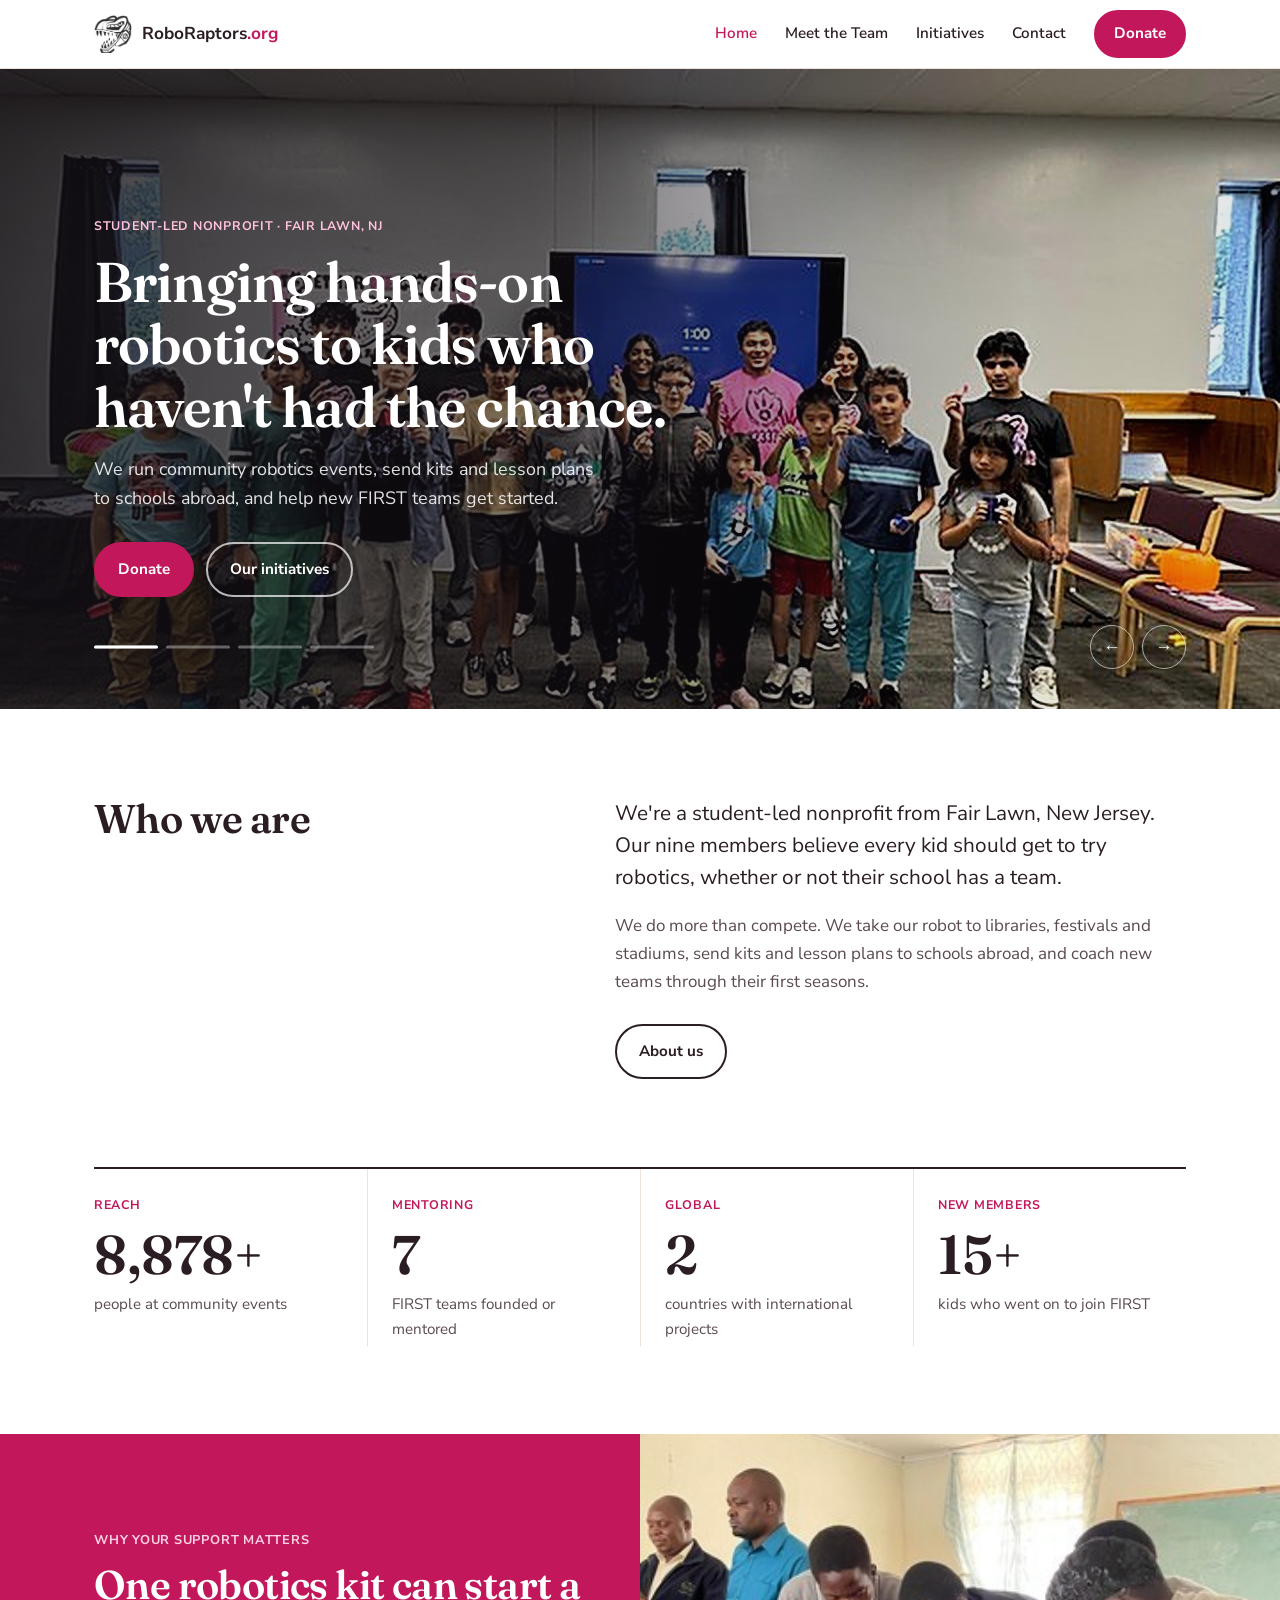
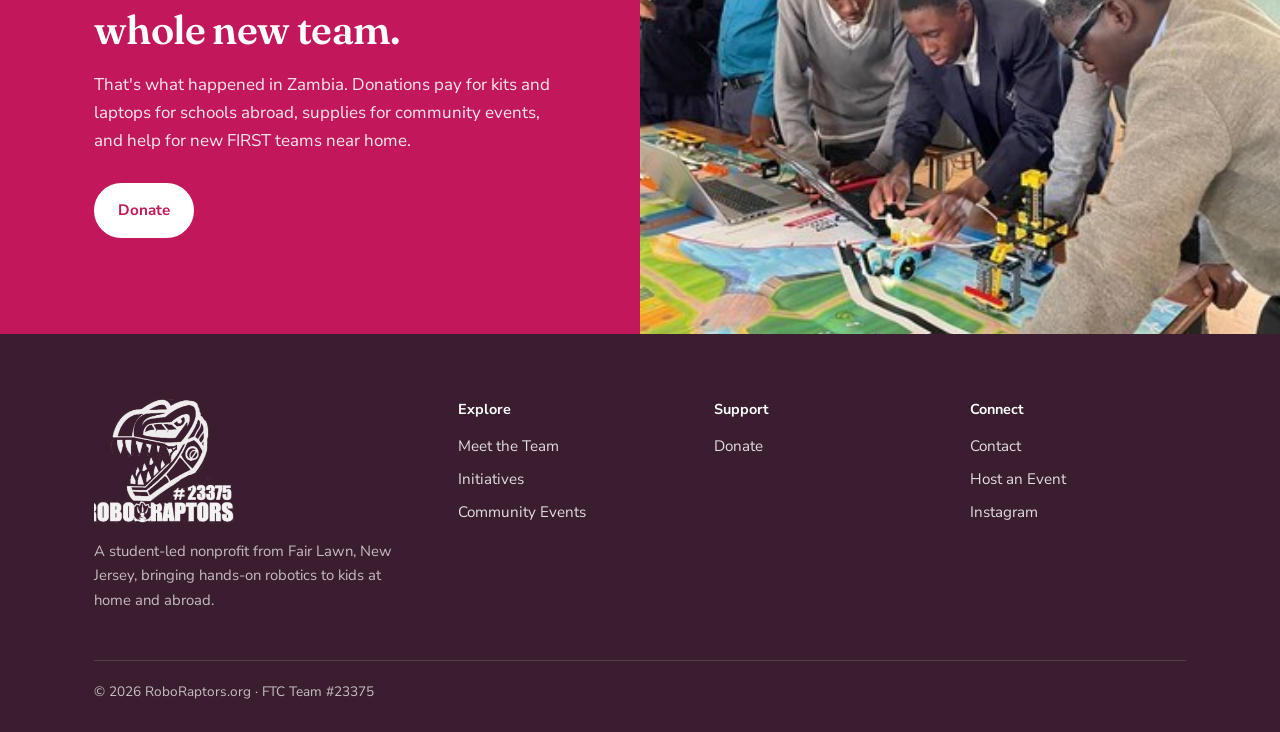
==== commit dea3920a: "Rework site as a nonprofit: initiatives, team, donate, contact - New Soft theme (Fraunces + Nunito S" ====
--- a/index.html
+++ b/index.html
@@ -3,276 +3,151 @@
 <head>
   <meta charset="UTF-8" />
   <meta name="viewport" content="width=device-width, initial-scale=1.0" />
-  <title>About Us — RoboRaptors #23375</title>
+  <title>RoboRaptors.org</title>
+  <meta name="description" content="RoboRaptors.org is a student-led nonprofit from Fair Lawn, New Jersey bringing hands-on robotics to kids at home and abroad." />
+  <link rel="icon" href="images/logo-mark.png" />
   <link rel="stylesheet" href="styles.css" />
 </head>
 <body>
 
-<!-- ── NAV ── -->
-<nav>
-  <a class="nav-logo" href="index.html">
-    <img src="images/logo.png" alt="RoboRaptors Logo">
-    <span class="logo-text">RoboRaptors</span>
-    <span class="team-num">#23375</span>
-  </a>
-  <ul>
-    <li><a href="index.html" class="active">About Us</a></li>
-    <li><a href="achievements.html">Achievements</a></li>
-    <li><a href="nonprofit.html">RoboRaptors.org</a></li>
-  </ul>
-</nav>
+<header class="site-header">
+  <div class="wrap nav">
+    <a class="brand" href="index.html"><img src="images/logo-mark.png" alt=""><span>RoboRaptors<b>.org</b></span></a>
+    <a class="btn nav-donate" href="donate.html">Donate</a>
+    <nav class="nav-links" id="nav-links">
+      <a href="index.html" aria-current="page">Home</a>
+      <a href="team.html">Meet the Team</a>
+      <a href="initiatives.html">Initiatives</a>
+      <a href="contact.html">Contact</a>
+      <a class="btn" href="donate.html">Donate</a>
+    </nav>
+  </div>
+</header>
 
-<!-- ── HERO ── -->
-<div class="hero">
-  <span class="hero-tag">FTC Team #23375 · New Jersey</span>
-  <h1 class="gagalin">Meet the RoboRaptors</h1>
-  <p class="tagline">Together We Go Far</p>
-  <p>A community-based FIRST Tech Challenge team driven by innovation, design, and meaningful impact — built from the ground up in a basement in New Jersey.</p>
-</div>
-
-<!-- ── BACKGROUND ── -->
-<section>
-  <span class="section-label">Our Story</span>
-  <h2 class="gagalin">Where We Came From</h2>
-  <div class="section-divider"></div>
-
-  <div class="grid-2 mb-3">
-    <div class="card">
-      <p style="font-size:1rem; line-height:1.8;">
-        RoboRaptors started as a <span class="pink">community-based team built from a basement</span> in New Jersey.
-        We competed in FLL for our first five years, qualifying for the
-        <span class="pink">World Championship twice</span> as an FLL team.
-        In our 3rd year as an FTC team, we've grown from a 5-person squad to
-        <span class="pink">9 members</span> — adding four new members over the last three seasons.
-      </p>
-      <br>
-      <p style="font-size:1rem; line-height:1.8;">
-        Our team goal is to <span class="pink">inspire and motivate others in STEM</span> through hands-on engagement,
-        while consistently modeling gracious professionalism and effective collaboration.
-        Everything we build — from our robot to our outreach programs — is designed to create a
-        <span class="pink">meaningful impact</span> in our community and beyond.
-      </p>
-    </div>
-    <div class="card">
-      <div class="stats-row" style="grid-template-columns:1fr 1fr; margin:0;">
-        <div class="stat-box"><div class="stat-num">5</div><div class="stat-label">FLL Years</div></div>
-        <div class="stat-box"><div class="stat-num">3rd</div><div class="stat-label">FTC Year</div></div>
-        <div class="stat-box"><div class="stat-num">9</div><div class="stat-label">Members</div></div>
-        <div class="stat-box"><div class="stat-num">2×</div><div class="stat-label">Worlds Qualified (FLL)</div></div>
-        <div class="stat-box"><div class="stat-num">3×</div><div class="stat-label">League Winners</div></div>
-        <div class="stat-box"><div class="stat-num">3×</div><div class="stat-label">State Qualifiers</div></div>
+<!-- HERO SLIDER. To add a slide, copy an <article class="slide"> and change the photo and text. -->
+<section class="slider" aria-roledescription="carousel" aria-label="Highlights">
+  <div class="slides" tabindex="0">
+    <article class="slide" aria-roledescription="slide">
+      <img src="images/hero/library.jpg" alt="Kids with the RoboRaptors robot at a library event">
+      <div class="slide-content"><div>
+        <span class="kicker mono">Student-led nonprofit · Fair Lawn, NJ</span>
+        <h1>Bringing hands-on robotics to kids who haven't had the chance.</h1>
+        <p>We run community robotics events, send kits and lesson plans to schools abroad, and help new FIRST teams get started.</p>
+        <div class="actions">
+          <a class="btn" href="donate.html">Donate</a>
+          <a class="btn outline" href="initiatives.html">Our initiatives</a>
+        </div>
+      </div></div>
+    </article>
+    <article class="slide" aria-roledescription="slide">
+      <img src="images/hero/zambia.jpg" alt="Students and teachers at Hillcrest Boys School in Zambia">
+      <div class="slide-content"><div>
+        <span class="kicker mono">Featured project · Zambia</span>
+        <h2>Kits, a laptop and a lesson plan</h2>
+        <p>Students at Hillcrest Boys School used them to start their own FLL team.</p>
+        <div class="actions"><a class="btn" href="initiatives.html#zambia">Learn more</a></div>
+      </div></div>
+    </article>
+    <article class="slide" aria-roledescription="slide">
+      <img src="images/hero/gotham.jpg" alt="Robot demo field outside the Gotham FC stadium">
+      <div class="slide-content"><div>
+        <span class="kicker mono">Community outreach · Gotham FC</span>
+        <h2>9,000+ people reached</h2>
+        <p>A robot demo field outside the stadium, run with two other FIRST teams.</p>
+        <div class="actions"><a class="btn" href="initiatives.html#events">Learn more</a></div>
+      </div></div>
+    </article>
+    <article class="slide" aria-roledescription="slide">
+      <img src="images/hero/teams.jpg" alt="An FLL team at a FIRST event">
+      <div class="slide-content"><div>
+        <span class="kicker mono">Mentoring · New teams</span>
+        <h2>7 FIRST teams founded or mentored</h2>
+        <p>We help new FLL and FTC teams get started and coach them through their first seasons.</p>
+        <div class="actions"><a class="btn" href="initiatives.html#teams">Learn more</a></div>
+      </div></div>
+    </article>
+  </div>
+  <div class="slider-ui">
+    <div class="wrap">
+      <div class="dots"></div>
+      <div class="arrows">
+        <button type="button" data-prev aria-label="Previous slide">←</button>
+        <button type="button" data-next aria-label="Next slide">→</button>
       </div>
     </div>
   </div>
 </section>
 
-<!-- ── CORE VALUES ── -->
-<section style="padding-top:0;">
-  <span class="section-label">What Drives Us</span>
-  <h2 class="gagalin">Our Core Values</h2>
-  <div class="section-divider"></div>
-
-  <div class="values-grid">
-    <div class="value-card">
-      <div class="value-icon">🤝</div>
-      <h3>Collaborative Competition</h3>
-      <p>We compete hard but lift each other up. Gracious professionalism isn't just a rule — it's who we are.</p>
-    </div>
-    <div class="value-card">
-      <div class="value-icon">🌍</div>
-      <h3>Meaningful Impact</h3>
-      <p>We measure success not just in match scores, but in the lives we touch through outreach, mentorship, and education.</p>
-    </div>
-    <div class="value-card">
-      <div class="value-icon">🏆</div>
-      <h3>Celebrate Victories, Learn from Failures</h3>
-      <p>Every win is shared. Every setback is a lesson. We use data-driven retrospectives to grow every season.</p>
+<!-- WHO WE ARE -->
+<section>
+  <div class="wrap intro-grid">
+    <h2>Who we are</h2>
+    <div>
+      <p class="big">We're a student-led nonprofit from Fair Lawn, New Jersey. Our nine members believe every kid should get to try robotics, whether or not their school has a team.</p>
+      <p style="margin-top:18px;">We do more than compete. We take our robot to libraries, festivals and stadiums, send kits and lesson plans to schools abroad, and coach new teams through their first seasons.</p>
+      <div class="actions"><a class="btn outline" href="team.html">About us</a></div>
     </div>
   </div>
 </section>
 
-<!-- ── SQUADS ── -->
+<!-- STATS -->
 <section style="padding-top:0;">
-  <span class="section-label">The Crew</span>
-  <h2 class="gagalin">Our Three Squads</h2>
-  <div class="section-divider"></div>
-
-  <!-- Programming Squad -->
-  <div style="margin-bottom:2.5rem;">
-    <h3 class="gagalin" style="margin-bottom:0.3rem;">💻 Programming Squad</h3>
-    <p style="color:#888; font-size:0.9rem; margin-bottom:1.2rem;">
-      <strong style="color:var(--pink);">Goal:</strong> Creating a Consistent, High-Scoring Autonomous and Driver-Friendly Teleop
-    </p>
-    <div class="team-grid">
-
-      <div class="member-card squad-captain">
-        <img src="images/member_ansh.png" alt="Ansh S." class="member-photo">
-        <div class="member-name">Ansh S.</div>
-        <div class="member-role">Squad Captain · Programming &amp; Driver</div>
-        <div class="member-year">7th Year with FIRST</div>
-        <p>Programming and driving the robot with years of experience leading the software side of the team.</p>
-        <p class="goal"><span>Goal:</span> Inspire new team members to love programming and robotics</p>
-      </div>
-
-      <div class="member-card">
-        <img src="images/member_ishaal.png" alt="Ishaal R." class="member-photo">
-        <div class="member-name">Ishaal R.</div>
-        <div class="member-role">Programming · Human Player</div>
-        <div class="member-year">5th Year with FIRST</div>
-        <p>Contributes to the programming pipeline and serves as Human Player during matches.</p>
-        <p class="goal"><span>Goal:</span> Learn the basics of Java and deepen programming knowledge</p>
-      </div>
-
-    </div>
-  </div>
-
-  <!-- Build Squad -->
-  <div style="margin-bottom:2.5rem;">
-    <h3 class="gagalin" style="margin-bottom:0.3rem;">🔧 Build Squad</h3>
-    <p style="color:#888; font-size:0.9rem; margin-bottom:1.2rem;">
-      <strong style="color:var(--pink);">Goal:</strong> Use CAD to design Maintainable, Elegant, and Competitive robot mechanisms
-    </p>
-    <div class="team-grid">
-
-      <div class="member-card squad-captain">
-        <img src="images/member_sanjay.png" alt="Sanjay R." class="member-photo">
-        <div class="member-name">Sanjay R.</div>
-        <div class="member-role">Squad Captain · Build &amp; Driver</div>
-        <div class="member-year">3rd Year with FIRST</div>
-        <p>Leads the build team in designing and manufacturing robot subsystems with CAD and hands-on fabrication.</p>
-        <p class="goal"><span>Goal:</span> Improve public speaking and master the engineering design process</p>
-      </div>
-
-      <div class="member-card">
-        <img src="images/member_kush.png" alt="Kush S." class="member-photo">
-        <div class="member-name">Kush S.</div>
-        <div class="member-role">Build &amp; Driver</div>
-        <div class="member-year">2nd Year with FIRST</div>
-        <p>Works on building robot mechanisms and driving during scrimmages and competition.</p>
-        <p class="goal"><span>Goal:</span> Learn CAD and have fun building!</p>
-      </div>
-
-      <div class="member-card">
-        <img src="images/member_aadi.png" alt="Aadi R." class="member-photo">
-        <div class="member-name">Aadi R.</div>
-        <div class="member-role">Build &amp; Outreach</div>
-        <div class="member-year">1st Year with FIRST</div>
-        <p>New to the team and already contributing across build and outreach efforts.</p>
-        <p class="goal"><span>Goal:</span> Learn Design and Engineering principles</p>
-      </div>
-
-      <div class="member-card">
-        <img src="images/member_swasti.png" alt="Swasti S." class="member-photo">
-        <div class="member-name">Swasti S.</div>
-        <div class="member-role">Build &amp; Media Outreach</div>
-        <div class="member-year">2nd Year with FIRST</div>
-        <p>Bridges the build and outreach worlds, contributing to both robot design and media content.</p>
-        <p class="goal"><span>Goal:</span> Advance skills in CAD and 3D printing</p>
-      </div>
-
-      <div class="member-card">
-        <img src="images/member_sid.png" alt="Sid P." class="member-photo">
-        <div class="member-name">Sid P.</div>
-        <div class="member-role">Build &amp; Drive Coach</div>
-        <div class="member-year">3rd Year with FIRST</div>
-        <p>Serves as Drive Coach during matches, strategizing on the fly while supporting the build team.</p>
-        <p class="goal"><span>Goal:</span> Improve Communication and build quality</p>
-      </div>
-
-    </div>
-  </div>
-
-  <!-- Outreach Squad -->
-  <div>
-    <h3 class="gagalin" style="margin-bottom:0.3rem;">📣 Outreach Squad</h3>
-    <p style="color:#888; font-size:0.9rem; margin-bottom:1.2rem;">
-      <strong style="color:var(--pink);">Goal:</strong> Strong Multi-Season Sustainability and Expanding FIRST — Making It Loud!
-    </p>
-    <div class="team-grid">
-
-      <div class="member-card squad-captain">
-        <img src="images/member_avi.png" alt="Avi P." class="member-photo">
-        <div class="member-name">Avi P.</div>
-        <div class="member-role">Squad Captain · Build &amp; Outreach</div>
-        <div class="member-year">1st Year with FIRST</div>
-        <p>Leads outreach strategy and event planning while also contributing to the build team.</p>
-        <p class="goal"><span>Goal:</span> Create loud, impact-based Outreach Events</p>
-      </div>
-
-      <div class="member-card">
-        <img src="images/member_sash.png" alt="Sash R." class="member-photo">
-        <div class="member-name">Sash R.</div>
-        <div class="member-role">Outreach &amp; Build</div>
-        <div class="member-year">2nd Year with FIRST</div>
-        <p>Focused on organizing events efficiently and expanding the team's community presence.</p>
-        <p class="goal"><span>Goal:</span> Efficient Event Planning and seamless coordination</p>
-      </div>
-
+  <div class="wrap">
+    <div class="stats">
+      <div class="stat"><span class="mono">Reach</span><b data-count="9000" data-suffix="+">9,000+</b><span>people at community events</span></div>
+      <div class="stat"><span class="mono">Mentoring</span><b data-count="7">7</b><span>FIRST teams founded or mentored</span></div>
+      <div class="stat"><span class="mono">Global</span><b data-count="2">2</b><span>countries with international projects</span></div>
+      <div class="stat"><span class="mono">New members</span><b data-count="15" data-suffix="+">15+</b><span>kids who went on to join FIRST</span></div>
     </div>
   </div>
 </section>
 
-<!-- ── MENTORS ── -->
-<section style="padding-top:0;">
-  <span class="section-label">Our Supporters</span>
-  <h2 class="gagalin">Our Mentors</h2>
-  <div class="section-divider"></div>
-  <p style="color:#888; margin-bottom:1.5rem; max-width:680px;">
-    We're fortunate to have incredible professionals from leading companies who guide our team across engineering, business, and STEM.
-    Our mentorship connection goal is to sustainably grow our network and strengthen long-term engagement.
-  </p>
-  <div style="display:grid; grid-template-columns:repeat(auto-fill,minmax(280px,1fr)); gap:1.2rem;">
-
-    <div class="card">
-      <div style="font-size:0.75rem;font-weight:800;color:var(--pink);letter-spacing:0.1em;text-transform:uppercase;margin-bottom:0.4rem;">New Mentor</div>
-      <h3 style="color:#fff;font-weight:800;margin-bottom:0.2rem;">Mr. Satya Mangalapati</h3>
-      <p style="color:var(--pink-light);font-size:0.85rem;margin-bottom:0.5rem;">Vice President · Deutsche Bank</p>
-      <p style="font-size:0.85rem;color:#aaa;">Brainstormed ideas on improving intake and outtake mechanisms, bringing real-world engineering insight to our robot design process.</p>
-    </div>
-
-    <div class="card">
-      <div style="font-size:0.75rem;font-weight:800;color:var(--pink);letter-spacing:0.1em;text-transform:uppercase;margin-bottom:0.4rem;">New Mentor</div>
-      <h3 style="color:#fff;font-weight:800;margin-bottom:0.2rem;">Mr. Abhilash Reddy</h3>
-      <p style="color:var(--pink-light);font-size:0.85rem;margin-bottom:0.5rem;">Lead Engineer · TFIN</p>
-      <p style="font-size:0.85rem;color:#aaa;">Trained the team on how to use Git and GitHub, and helps with code reviews — elevating our software development practices.</p>
-    </div>
-
-    <div class="card">
-      <div style="font-size:0.75rem;font-weight:800;color:#aaa;letter-spacing:0.1em;text-transform:uppercase;margin-bottom:0.4rem;">Long-Term · FLL Coach 6yr · FTC Mentor 3yr</div>
-      <h3 style="color:#fff;font-weight:800;margin-bottom:0.2rem;">Mr. Manish Patel</h3>
-      <p style="color:var(--pink-light);font-size:0.85rem;margin-bottom:0.5rem;">Acting Head, General Motors · Michigan State FTC Champions</p>
-      <p style="font-size:0.85rem;color:#aaa;">Provides received helpful advice and discussed ways to improve our intake and outtake this year. Cornerstone mentor for years.</p>
-    </div>
-
-    <div class="card">
-      <div style="font-size:0.75rem;font-weight:800;color:#aaa;letter-spacing:0.1em;text-transform:uppercase;margin-bottom:0.4rem;">Long-Term Mentor</div>
-      <h3 style="color:#fff;font-weight:800;margin-bottom:0.2rem;">Mr. Niraj Patel</h3>
-      <p style="color:var(--pink-light);font-size:0.85rem;margin-bottom:0.5rem;">IT Leader · UPS</p>
-      <p style="font-size:0.85rem;color:#aaa;">Mentors the team on Sponsorship, Speed, and Judging Interview practice — sharpening how we present to judges and partners.</p>
-    </div>
-
-    <div class="card">
-      <div style="font-size:0.75rem;font-weight:800;color:#aaa;letter-spacing:0.1em;text-transform:uppercase;margin-bottom:0.4rem;">Long-Term · FTC Coach 2yr · FLL Coach 3yr</div>
-      <h3 style="color:#fff;font-weight:800;margin-bottom:0.2rem;">Mrs. Amita Patel</h3>
-      <p style="color:var(--pink-light);font-size:0.85rem;margin-bottom:0.5rem;">Engineering Leader · HDR</p>
-      <p style="font-size:0.85rem;color:#aaa;">Mentored us with fundraising, T-shirt designs &amp; printing, judging interviews, and presentations. An incredible multi-year contributor.</p>
-    </div>
-
-    <div class="card">
-      <div style="font-size:0.75rem;font-weight:800;color:#aaa;letter-spacing:0.1em;text-transform:uppercase;margin-bottom:0.4rem;">Long-Term · FLL Coach 4× · World Qualifier 4×</div>
-      <h3 style="color:#fff;font-weight:800;margin-bottom:0.2rem;">Mr. Gaurave Sehgal</h3>
-      <p style="color:var(--pink-light);font-size:0.85rem;margin-bottom:0.5rem;">Managing Director · KPMG</p>
-      <p style="font-size:0.85rem;color:#aaa;">Coaches the team to build and manage finances, coordinate outreaches, and foster teamwork — one of our most impactful long-term mentors.</p>
-    </div>
-
+<!-- WHY SUPPORT MATTERS -->
+<section class="accent-split">
+  <div class="accent-text">
+    <span class="label">Why your support matters</span>
+    <h2>One robotics kit can start a whole new team.</h2>
+    <p>That's what happened in Zambia. Donations pay for kits and laptops for schools abroad, supplies for community events, and help for new FIRST teams near home.</p>
+    <div class="actions"><a class="btn dark" href="donate.html">Donate</a></div>
   </div>
+  <div class="accent-photo"><img src="images/initiatives/zambia-lesson.jpg" alt="Students at Hillcrest Boys School programming a LEGO robot"></div>
 </section>
 
-<!-- ── FOOTER ── -->
-<footer>
-  <strong>RoboRaptors #23375</strong> · "Together We Go Far" · New Jersey FTC Team<br>
-  <span>2025–2026 Season</span>
+<footer class="site-footer">
+  <div class="wrap">
+    <div class="footer-grid">
+      <div>
+        <img class="footer-logo" src="images/logo-white.png" alt="RoboRaptors #23375">
+        <p>A student-led nonprofit from Fair Lawn, New Jersey, bringing hands-on robotics to kids at home and abroad.</p>
+      </div>
+      <div>
+        <h4>Explore</h4>
+        <ul>
+          <li><a href="team.html">Meet the Team</a></li>
+          <li><a href="initiatives.html">Initiatives</a></li>
+          <li><a href="initiatives.html#events">Community Events</a></li>
+        </ul>
+      </div>
+      <div>
+        <h4>Support</h4>
+        <ul>
+          <li><a href="donate.html">Donate</a></li>
+          <li></li>
+        </ul>
+      </div>
+      <div>
+        <h4>Connect</h4>
+        <ul>
+          <li><a href="contact.html">Contact</a></li>
+          <li><a href="contact.html">Host an Event</a></li>
+          <li><a href="https://www.instagram.com/theroboraptors/">Instagram</a></li>
+        </ul>
+      </div>
+    </div>
+    <div class="footer-bottom">© 2026 RoboRaptors.org · FTC Team #23375</div>
+  </div>
 </footer>
 
+<script src="site.js"></script>
 </body>
 </html>
--- a/styles.css
+++ b/styles.css
@@ -1,332 +1,331 @@
-@import url('https://fonts.googleapis.com/css2?family=Gagalin&family=Nunito:wght@400;600;700;800&display=swap');
-
-/* ─── Reset & Base ─── */
+@import url('https://fonts.googleapis.com/css2?family=Fraunces:opsz,wght@9..144,500;9..144,600&family=Nunito+Sans:opsz,wght@6..12,400;6..12,600;6..12,700&display=swap');
+
+/* ─── Tokens ─── */
+:root {
+  --ink:      #1d1a1c;
+  --ink-2:    #4b4549;
+  --ink-3:    #7a7377;
+  --line:     #e4ddd8;
+  --paper:    #ffffff;
+  --sand:     #f6f2ec;
+  --blush:    #fbf0f4;
+  --accent:   #b5175f;   /* deep raptor pink */
+  --accent-2: #8f0f4a;
+  --dark:     #1f1a22;
+  --serif:    'Source Serif 4', Georgia, serif;
+  --sans:     'Public Sans', -apple-system, 'Helvetica Neue', Arial, sans-serif;
+  --wrap:     1140px;
+  --radius:   6px;
+  --btn-radius: 4px;
+  --head-case: none;
+  --head-weight: 600;
+  --head-track: -0.005em;
+  --head-scale: 1;
+}
+
 *, *::before, *::after { box-sizing: border-box; margin: 0; padding: 0; }
-
+html { scroll-behavior: smooth; scroll-padding-top: 80px; }
+body { font-family: var(--sans); font-size: 17px; line-height: 1.65; color: var(--ink); background: var(--paper); -webkit-font-smoothing: antialiased; }
+img { display: block; max-width: 100%; }
+a { color: var(--accent); }
+a:hover { color: var(--accent-2); }
+
+h1, h2, h3 { font-family: var(--serif); font-weight: var(--head-weight); line-height: 1.12; color: var(--ink); letter-spacing: var(--head-track); }
+h1, h2 { text-transform: var(--head-case); }
+h1 { font-size: clamp(2.3rem, 4.8vw, 3.6rem); }
+h2 { font-size: clamp(1.75rem, 3.2vw, 2.5rem); }
+h3 { font-size: 1.35rem; }
+h4 { font-family: var(--sans); font-size: 1rem; font-weight: 700; color: var(--ink); }
+p { color: var(--ink-2); }
+p + p { margin-top: 1em; }
+
+.wrap { max-width: var(--wrap); margin: 0 auto; padding: 0 24px; }
+section { padding: 88px 0; position: relative; }
+.rule { border-top: 1px solid var(--line); }
+.sand { background: var(--sand); }
+
+.mono { font-size: .78rem; font-weight: 700; letter-spacing: .06em; text-transform: uppercase; }
+.label { display: block; font-size: .8rem; font-weight: 700; letter-spacing: .06em; text-transform: uppercase; color: var(--accent); margin-bottom: 12px; }
+.lede { font-size: 1.18rem; line-height: 1.55; color: var(--ink-2); max-width: 620px; }
+.hl { color: var(--accent); }
+
+.sec-head { display: grid; grid-template-columns: 1fr 1fr; gap: 48px; align-items: end; margin-bottom: 44px; }
+.sec-head p { max-width: 520px; font-size: 1.05rem; }
+@media (max-width: 860px) { .sec-head { grid-template-columns: 1fr; gap: 12px; } }
+
+/* ─── Buttons ─── */
+.btn {
+  display: inline-block; font-family: var(--sans); font-weight: 700; font-size: .95rem;
+  text-decoration: none; cursor: pointer;
+  padding: 13px 22px; border-radius: var(--btn-radius); border: 2px solid var(--accent);
+  background: var(--accent); color: #fff; transition: background .2s, color .2s, border-color .2s;
+}
+.btn:hover { background: var(--accent-2); border-color: var(--accent-2); color: #fff; }
+.btn.outline { background: transparent; color: var(--ink); border-color: var(--ink); }
+.btn.outline:hover { background: var(--ink); color: #fff; }
+.btn.dark { background: #fff; color: var(--accent); border-color: #fff; }
+.btn.dark:hover { background: transparent; color: #fff; }
+.btn.plain { background: none; border: 0; padding: 0; color: var(--accent); border-radius: 0; }
+.btn.plain::after { content: ' →'; }
+.btn.plain:hover { color: var(--accent-2); background: none; }
+.actions { display: flex; flex-wrap: wrap; gap: 12px; margin-top: 28px; align-items: center; }
+
+/* ─── Header ─── */
+.site-header { position: sticky; top: 0; z-index: 50; background: rgba(255,255,255,.96); backdrop-filter: blur(8px); border-bottom: 1px solid var(--line); }
+.nav { display: flex; align-items: center; justify-content: space-between; height: 68px; gap: 24px; }
+.brand { display: flex; align-items: center; gap: 10px; text-decoration: none; color: var(--ink); }
+.brand img { width: 38px; height: auto; }
+.brand span { font-weight: 700; font-size: 1.08rem; }
+.brand span b { color: var(--accent); font-weight: 700; }
+.nav-links { display: flex; align-items: center; gap: 28px; }
+.nav-links a:not(.btn) { color: var(--ink); text-decoration: none; font-weight: 600; font-size: .95rem; }
+.nav-links a:not(.btn):hover, .nav-links a[aria-current="page"]:not(.btn) { color: var(--accent); }
+.nav-links .btn { padding: 9px 18px; }
+.nav-links .btn[aria-current="page"] { background: var(--accent-2); border-color: var(--accent-2); }
+.nav-toggle { display: none; }
+/* Narrower screens: links stay visible, tighter spacing */
+@media (max-width: 1060px) {
+  .nav-links { gap: 18px; }
+  .nav-links a:not(.btn) { font-size: .9rem; }
+  .nav-links .btn { padding: 8px 16px; }
+}
+/* Tablets and phones: logo on top, page links in a row underneath (scrolls sideways if needed) */
+@media (max-width: 780px) {
+  .nav { height: auto; flex-wrap: wrap; padding-top: 10px; padding-bottom: 0; gap: 6px 16px; }
+  .nav-links {
+    order: 3; width: 100%; gap: 22px; padding: 6px 0 10px;
+    overflow-x: auto; scrollbar-width: none; white-space: nowrap; -webkit-overflow-scrolling: touch;
+  }
+  .nav-links::-webkit-scrollbar { display: none; }
+  .nav-links a:not(.btn) { padding: 6px 0; border-bottom: 2px solid transparent; }
+  .nav-links a[aria-current="page"]:not(.btn) { border-bottom-color: var(--accent); }
+  .nav-links .btn { padding: 7px 16px; font-size: .88rem; flex-shrink: 0; }
+}
+html { scroll-padding-top: 120px; }
+.nav-donate { display: none; }
+@media (max-width: 600px) {
+  .site-header { position: relative; }
+  .nav-donate { display: inline-block; order: 2; margin-left: auto; padding: 7px 16px; font-size: .88rem; }
+  .nav-links .btn { display: none; }
+  .nav-links { flex-wrap: wrap; overflow: visible; white-space: normal; gap: 2px 18px; padding: 4px 0 10px; }
+  .nav-links a:not(.btn) { font-size: .88rem; }
+}
+
+/* ─── Page header (inner pages) ─── */
+.page-hero { padding: 72px 0 56px; background: var(--sand); border-bottom: 1px solid var(--line); }
+.page-hero h1 { max-width: 760px; }
+.page-hero .lede { margin-top: 18px; }
+.page-hero .meta { margin-top: 14px; color: var(--ink-3); }
+
+/* ─── Home slider (full-width photo, text over a soft gradient) ─── */
+.slider { position: relative; padding: 0; background: var(--dark); }
+.slides { display: flex; overflow-x: auto; scroll-snap-type: x mandatory; scroll-behavior: smooth; scrollbar-width: none; overscroll-behavior-x: contain; }
+.slides::-webkit-scrollbar { display: none; }
+.slide { position: relative; flex: 0 0 100%; scroll-snap-align: start; height: min(78vh, 640px); min-height: 480px; display: flex; align-items: flex-end; overflow: hidden; }
+.slide > img { position: absolute; inset: 0; width: 100%; height: 100%; object-fit: cover; transform: scale(1.03); transition: transform 7s ease-out; }
+.slide.is-active > img { transform: scale(1); }
+.slide::after { content: ''; position: absolute; inset: 0; background: linear-gradient(90deg, rgba(20,16,22,.82) 0%, rgba(20,16,22,.55) 45%, rgba(20,16,22,.1) 80%); }
+.slide-content { position: relative; z-index: 1; width: 100%; max-width: var(--wrap); margin: 0 auto; padding: 0 24px 112px; }
+.slide-content > div { max-width: 600px; }
+.slide .kicker { display: block; color: #ffc1dd; margin-bottom: 14px; }
+.slide h1, .slide h2 { color: #fff; font-size: clamp(2.2rem, 4.6vw, 3.5rem); }
+.slide p { color: rgba(255,255,255,.88); font-size: 1.12rem; margin-top: 16px; max-width: 520px; }
+.slide .btn.outline { color: #fff; border-color: rgba(255,255,255,.7); }
+.slide .btn.outline:hover { background: #fff; color: var(--ink); }
+.slider-ui { position: absolute; left: 0; right: 0; bottom: 40px; z-index: 2; }
+.slider-ui .wrap { display: flex; align-items: center; gap: 18px; }
+.dots { display: flex; gap: 8px; flex: 1; }
+.dots button { flex: 0 1 64px; height: 3px; border: 0; padding: 8px 0; background: none; cursor: pointer; position: relative; }
+.dots button::before, .dots button::after { content: ''; position: absolute; left: 0; top: 50%; height: 3px; transform: translateY(-50%); border-radius: 2px; }
+.dots button::before { right: 0; background: rgba(255,255,255,.35); }
+.dots button::after { width: 0; background: #fff; }
+.dots button[aria-current="true"]::after { width: 100%; transition: width var(--slide-ms, 6000ms) linear; }
+.slider.paused .dots button[aria-current="true"]::after { transition: none; }
+.arrows { display: flex; gap: 8px; }
+.arrows button { width: 44px; height: 44px; border-radius: 50%; border: 1.5px solid rgba(255,255,255,.6); background: transparent; color: #fff; font-size: 1.1rem; cursor: pointer; }
+.arrows button:hover { background: #fff; color: var(--ink); }
+@media (max-width: 700px) {
+  .slide { height: 80vh; }
+  .slide::after { background: linear-gradient(0deg, rgba(20,16,22,.9) 15%, rgba(20,16,22,.45) 65%, rgba(20,16,22,.2) 100%); }
+  .slide-content { padding-bottom: 96px; }
+  .arrows { display: none; }
+}
+
+/* ─── Intro ─── */
+.intro-grid { display: grid; grid-template-columns: 1fr 1.25fr; gap: 64px; align-items: start; }
+.intro-grid .big { font-size: 1.3rem; line-height: 1.55; color: var(--ink); }
+@media (max-width: 860px) { .intro-grid { grid-template-columns: 1fr; gap: 18px; } }
+
+/* ─── Stats ─── */
+.stats { display: grid; grid-template-columns: repeat(4, 1fr); border-top: 2px solid var(--ink); }
+.stat { padding: 26px 24px 4px 0; }
+.stat + .stat { padding-left: 24px; border-left: 1px solid var(--line); }
+.stat .mono { display: block; color: var(--accent); margin-bottom: 12px; }
+.stat b { display: block; font-family: var(--serif); font-weight: 600; font-size: clamp(2.4rem, 4.4vw, 3.4rem); line-height: 1; color: var(--ink); font-variant-numeric: tabular-nums; }
+.stat span:last-child { display: block; margin-top: 10px; font-size: .95rem; color: var(--ink-2); }
+@media (max-width: 860px) {
+  .stats { grid-template-columns: 1fr 1fr; row-gap: 28px; }
+  .stat:nth-child(3) { border-left: 0; padding-left: 0; }
+}
+
+/* ─── Accent block + photo ─── */
+.accent-split { display: grid; grid-template-columns: 1fr 1fr; padding: 0; }
+.accent-text { background: var(--accent); color: #fff; padding: 88px 56px 88px max(24px, calc((100vw - var(--wrap)) / 2 + 24px)); display: flex; flex-direction: column; justify-content: center; }
+.accent-text .label { color: #ffd2e6; }
+.accent-text h2 { color: #fff; max-width: 500px; }
+.accent-text p { color: rgba(255,255,255,.9); margin-top: 18px; max-width: 470px; font-size: 1.06rem; }
+.accent-photo { position: relative; min-height: 500px; }
+.accent-photo img { position: absolute; inset: 0; width: 100%; height: 100%; object-fit: cover; }
+@media (max-width: 860px) { .accent-split { grid-template-columns: 1fr; } .accent-photo { min-height: 0; aspect-ratio: 4 / 3; } .accent-text { padding: 56px 24px; } }
+
+/* Mission band (team page) */
+.mission-band { background: var(--blush); padding: 64px 0; border-bottom: 1px solid var(--line); }
+.mission-band .wrap { display: grid; grid-template-columns: 1fr 1.6fr; gap: 48px; align-items: center; }
+.mission-band p { font-family: var(--serif); font-size: 1.45rem; line-height: 1.4; color: var(--ink); }
+.mission-band mark { background: none; color: var(--accent); }
+@media (max-width: 860px) { .mission-band .wrap { grid-template-columns: 1fr; gap: 14px; } }
+
+/* ─── Reach sentence ─── */
+.reach { font-family: var(--serif); font-weight: 500; font-size: clamp(1.7rem, 3.4vw, 2.6rem); line-height: 1.3; color: var(--ink); max-width: 980px; }
+.reach em { font-style: normal; font-weight: 600; color: var(--accent); }
+
+/* ─── Program rows ─── */
+.programs { border-top: 2px solid var(--ink); }
+.program { display: grid; grid-template-columns: 200px 1fr 1fr; gap: 44px; padding: 40px 0; border-bottom: 1px solid var(--line); align-items: start; }
+.program .num b { display: block; font-family: var(--serif); font-weight: 600; font-size: 2.6rem; line-height: 1; color: var(--accent); }
+.program .num span { display: block; margin-top: 10px; color: var(--ink-3); font-size: .78rem; }
+.program h3 { font-size: 1.55rem; margin-bottom: 10px; }
+.program .links { display: flex; flex-wrap: wrap; gap: 20px; margin-top: 18px; font-weight: 700; font-size: .95rem; }
+.program .photo { aspect-ratio: 16 / 11; border-radius: var(--radius); }
+@media (max-width: 960px) { .program { grid-template-columns: 1fr 1fr; gap: 24px; } .program .num { grid-column: 1 / -1; } }
+@media (max-width: 640px) { .program { grid-template-columns: 1fr; } .program .photo { order: -1; } }
+
+/* ─── Featured project ─── */
+.feature { background: var(--blush); }
+.feature-grid { display: grid; grid-template-columns: 1fr 1fr; gap: 56px; align-items: start; }
+.feature .say { font-family: var(--serif); font-weight: 500; font-size: 1.4rem; line-height: 1.4; color: var(--ink); margin-top: 16px; }
+.feature p { margin-top: 16px; }
+.feature .btn.dark { background: var(--accent); color: #fff; border-color: var(--accent); }
+.feature .btn.dark:hover { background: var(--accent-2); border-color: var(--accent-2); }
+.route { background: #fff; border: 1px solid var(--line); border-radius: var(--radius); }
+.route-top { padding: 22px 24px; border-bottom: 1px solid var(--line); }
+.route-line { position: relative; height: 12px; margin: 0 4px 14px; }
+.route-line::before { content: ''; position: absolute; left: 6px; right: 6px; top: 5px; border-top: 2px dashed #d8c9d0; }
+.route-line i, .route-line::after { content: ''; position: absolute; top: 0; width: 12px; height: 12px; border-radius: 50%; }
+.route-line i { left: 0; border: 2px solid var(--ink-3); background: #fff; }
+.route-line::after { right: 0; background: var(--accent); }
+.route-ends { display: flex; justify-content: space-between; gap: 20px; }
+.route-ends div:last-child { text-align: right; }
+.route-ends small, .route-facts small { display: block; font-size: .72rem; font-weight: 700; letter-spacing: .06em; text-transform: uppercase; color: var(--ink-3); margin-bottom: 2px; }
+.route-ends strong { font-size: 1rem; }
+.route-facts { display: grid; grid-template-columns: repeat(3, 1fr); }
+.route-facts div { padding: 18px 24px; }
+.route-facts div + div { border-left: 1px solid var(--line); }
+.route-facts strong { font-family: var(--serif); font-weight: 600; font-size: 1.6rem; }
+.feature-photos { display: grid; grid-template-columns: 1.5fr 1fr; gap: 12px; margin-top: 14px; }
+.feature-photos .photo { aspect-ratio: 4 / 3.2; border-radius: var(--radius); }
+@media (max-width: 860px) { .feature-grid { grid-template-columns: 1fr; gap: 32px; } }
+@media (max-width: 480px) { .route-facts { grid-template-columns: 1fr; } .route-facts div + div { border-left: 0; border-top: 1px solid var(--line); } }
+
+/* ─── Event cards ─── */
+.cards { display: grid; grid-template-columns: repeat(3, 1fr); gap: 40px 28px; }
+.card .photo { aspect-ratio: 4 / 3; margin-bottom: 16px; border-radius: var(--radius); }
+.card .mono { display: block; color: var(--accent); margin-bottom: 6px; }
+.card h3 { font-size: 1.3rem; margin-bottom: 6px; }
+.card p { font-size: .97rem; }
+@media (max-width: 900px) { .cards { grid-template-columns: 1fr 1fr; } }
+@media (max-width: 580px) { .cards { grid-template-columns: 1fr; } }
+
+/* ─── Boxes ─── */
+.boxes { display: grid; grid-template-columns: repeat(3, 1fr); gap: 20px; }
+.boxes.two { grid-template-columns: 1fr 1fr; }
+.boxes.four { grid-template-columns: repeat(4, 1fr); }
+.box { background: #fff; border: 1px solid var(--line); border-radius: var(--radius); padding: 28px 26px; display: flex; flex-direction: column; }
+.box[style] { border-top: 1px solid var(--line) !important; }
+.box .mono { color: var(--accent); margin-bottom: 10px; }
+.box h3 { font-size: 1.3rem; margin-bottom: 8px; }
+.box p { font-size: .97rem; flex: 1; }
+.box .btn { margin-top: 22px; align-self: flex-start; padding: 10px 18px; font-size: .9rem; }
+.box.featured { border: 2px solid var(--accent); }
+.sand .box { background: #fff; }
+@media (max-width: 900px) { .boxes, .boxes.four { grid-template-columns: 1fr 1fr; } }
+@media (max-width: 580px) { .boxes, .boxes.two, .boxes.four { grid-template-columns: 1fr; } }
+
+/* Steps */
+.steps { display: grid; grid-template-columns: 1fr 1fr; gap: 24px; }
+.step { border-top: 2px solid var(--ink); padding-top: 20px; display: grid; grid-template-columns: 48px 1fr; }
+.step .n { font-family: var(--serif); font-size: 1.8rem; font-weight: 600; color: var(--accent); line-height: 1; }
+@media (max-width: 640px) { .steps { grid-template-columns: 1fr; } }
+
+/* ─── Photos ─── */
+.photo { position: relative; overflow: hidden; background: #ece6e0; margin: 0; }
+.photo img { width: 100%; height: 100%; object-fit: cover; transition: transform .5s ease; }
+.card:hover .photo img { transform: scale(1.03); }
+.photo.missing { display: grid; place-content: center; }
+.photo.missing::after { content: 'Photo coming soon'; font-size: .85rem; font-weight: 600; color: var(--ink-3); }
+
+/* ─── Team ─── */
+.team { display: grid; grid-template-columns: repeat(5, 1fr); gap: 32px 20px; }
+.member .duo { aspect-ratio: 1; background: var(--blush); border-radius: var(--radius); display: grid; place-items: center; margin-bottom: 14px; }
+.member .duo img { width: 78%; height: 78%; object-fit: cover; border-radius: 50%; transition: transform .4s; }
+.member:hover .duo img { transform: scale(1.03); }
+.member h3 { font-size: 1.18rem; margin-bottom: 4px; }
+.member ul { list-style: none; font-size: .9rem; color: var(--ink-3); line-height: 1.5; }
+.member ul li:first-child { color: var(--accent); font-weight: 600; }
+@media (max-width: 1000px) { .team { grid-template-columns: repeat(4, 1fr); } }
+@media (max-width: 760px) { .team { grid-template-columns: repeat(2, 1fr); } }
+
+.mentors { display: grid; grid-template-columns: repeat(3, 1fr); gap: 0 32px; border-top: 2px solid var(--ink); }
+.mentor { padding: 22px 0; border-bottom: 1px solid var(--line); }
+.mentor h3 { font-size: 1.15rem; }
+.mentor .mono { display: block; color: var(--ink-3); margin: 4px 0 8px; }
+.mentor p { font-size: .94rem; }
+@media (max-width: 900px) { .mentors { grid-template-columns: 1fr 1fr; } }
+@media (max-width: 580px) { .mentors { grid-template-columns: 1fr; } }
+
+/* ─── Supporters ─── */
+.supporters { display: grid; grid-template-columns: repeat(3, 1fr); border-top: 1px solid var(--line); border-left: 1px solid var(--line); }
+.supporters span { border-right: 1px solid var(--line); border-bottom: 1px solid var(--line); padding: 28px 16px; text-align: center; font-weight: 700; color: var(--ink-2); }
+@media (max-width: 560px) { .supporters { grid-template-columns: 1fr 1fr; } }
+
+/* Contact */
+.contact-rows { border-top: 2px solid var(--ink); }
+.contact-row { display: grid; grid-template-columns: 1fr 1fr auto; gap: 24px; align-items: center; padding: 22px 0; border-bottom: 1px solid var(--line); }
+.contact-row p { font-size: .95rem; }
+.contact-row a.handle { font-size: 1.15rem; font-weight: 700; text-decoration: none; }
+@media (max-width: 760px) { .contact-row { grid-template-columns: 1fr; gap: 6px; } }
+.notice { display: flex; align-items: center; justify-content: space-between; gap: 18px; flex-wrap: wrap; background: #fff; border: 1px solid var(--line); border-radius: var(--radius); padding: 16px 20px; margin-top: 28px; max-width: 620px; }
+.notice p { color: var(--ink); font-size: .97rem; }
+.notice .btn.plain { font-weight: 700; }
+
+/* ─── Footer ─── */
+.site-footer { background: var(--dark); color: rgba(255,255,255,.72); padding: 64px 0 28px; font-size: .95rem; }
+.footer-grid { display: grid; grid-template-columns: 1.5fr 1fr 1fr 1fr; gap: 40px; }
+.footer-logo { width: 140px; height: auto; margin-bottom: 16px; }
+.footer-grid p { color: rgba(255,255,255,.7); font-size: .93rem; max-width: 300px; }
+.footer-grid h4 { color: #fff; font-size: .9rem; margin-bottom: 12px; }
+.footer-grid ul { list-style: none; }
+.footer-grid li + li { margin-top: 8px; }
+.footer-grid a { color: rgba(255,255,255,.85); text-decoration: none; }
+.footer-grid a:hover { color: #fff; text-decoration: underline; }
+.footer-bottom { margin-top: 48px; padding-top: 20px; border-top: 1px solid rgba(255,255,255,.14); font-size: .85rem; text-transform: none; letter-spacing: 0; font-weight: 400; }
+@media (max-width: 860px) { .footer-grid { grid-template-columns: 1fr 1fr; } }
+@media (max-width: 520px) { .footer-grid { grid-template-columns: 1fr; } }
+
+@media (prefers-reduced-motion: reduce) {
+  html, .slides { scroll-behavior: auto; }
+  .slide > img, .photo img { transition: none; transform: none; }
+}
+
+/* Soft theme: warm rounded serif, peach and plum */
 :root {
-  --pink:       #FF79C6;
-  --pink-light: #ffb3e1;
-  --pink-dark:  #e055a8;
-  --black:      #0a0a0a;
-  --dark:       #111111;
-  --card:       #181818;
-  --border:     #2a2a2a;
-  --white:      #ffffff;
-  --text:       #e0e0e0;
-}
-
-html { scroll-behavior: smooth; }
-body {
-  font-family: 'Nunito', sans-serif;
-  background: var(--black);
-  color: var(--text);
-  line-height: 1.6;
-}
-
-/* ─── Gagalin Stroke Headers ─── */
-.gagalin {
-  font-family: 'Gagalin', sans-serif;
-  color: var(--pink);
-  -webkit-text-stroke: 3px #000;
-  paint-order: stroke fill;
-  letter-spacing: 0.04em;
-}
-h1.gagalin { font-size: clamp(2.2rem, 6vw, 4.5rem); }
-h2.gagalin { font-size: clamp(1.6rem, 4vw, 2.8rem); }
-h3.gagalin { font-size: clamp(1.2rem, 2.5vw, 1.8rem); -webkit-text-stroke: 2px #000; }
-
-/* ─── Nav ─── */
-nav {
-  position: sticky; top: 0; z-index: 100;
-  background: #000;
-  border-bottom: 3px solid var(--pink);
-  display: flex; align-items: center; justify-content: space-between;
-  padding: 0.8rem 2rem;
-  gap: 1rem;
-}
-.nav-logo {
-  display: flex; align-items: center; gap: 0.7rem;
-  text-decoration: none;
-}
-.nav-logo img {
-  height: 40px; width: auto;
-  border-radius: 4px;
-  filter: brightness(0.95);
-}
-.nav-logo .logo-text {
-  font-family: 'Gagalin', sans-serif;
-  font-size: 1.5rem;
-  color: var(--pink);
-  -webkit-text-stroke: 2px #000;
-  paint-order: stroke fill;
-}
-.nav-logo .team-num {
-  font-family: 'Gagalin', sans-serif;
-  font-size: 0.9rem;
-  color: #fff;
-  background: var(--pink);
-  padding: 0.1rem 0.5rem;
-  border-radius: 4px;
-  border: 2px solid #000;
-}
-nav ul { list-style: none; display: flex; gap: 0.3rem; flex-wrap: wrap; }
-nav ul a {
-  color: var(--text);
-  text-decoration: none;
-  font-weight: 700;
-  font-size: 0.95rem;
-  padding: 0.4rem 0.9rem;
-  border-radius: 6px;
-  border: 2px solid transparent;
-  transition: all 0.2s;
-}
-nav ul a:hover, nav ul a.active {
-  color: var(--pink);
-  border-color: var(--pink);
-  background: rgba(255,31,155,0.08);
-}
-
-/* ─── Hero ─── */
-.hero {
-  min-height: 55vh;
-  display: flex; flex-direction: column;
-  align-items: center; justify-content: center;
-  text-align: center;
-  padding: 4rem 2rem 3rem;
-  background: radial-gradient(ellipse at 50% 0%, rgba(255,31,155,0.18) 0%, transparent 70%),
-              linear-gradient(180deg, #0a0a0a 0%, #111 100%);
-  border-bottom: 3px solid var(--pink);
-  position: relative;
-  overflow: hidden;
-}
-.hero::before {
-  content: '';
-  position: absolute; inset: 0;
-  background: url("data:image/svg+xml,%3Csvg width='60' height='60' viewBox='0 0 60 60' xmlns='http://www.w3.org/2000/svg'%3E%3Cg fill='none' fill-rule='evenodd'%3E%3Cg fill='%23FF1F9B' fill-opacity='0.04'%3E%3Cpath d='M36 34v-4h-2v4h-4v2h4v4h2v-4h4v-2h-4zm0-30V0h-2v4h-4v2h4v4h2V6h4V4h-4zM6 34v-4H4v4H0v2h4v4h2v-4h4v-2H6zM6 4V0H4v4H0v2h4v4h2V6h4V4H6z'/%3E%3C/g%3E%3C/g%3E%3C/svg%3E");
-  pointer-events: none;
-}
-.hero-tag {
-  font-size: 0.85rem; font-weight: 700; letter-spacing: 0.15em;
-  color: var(--pink); text-transform: uppercase;
-  border: 2px solid var(--pink); border-radius: 20px;
-  padding: 0.25rem 1rem; margin-bottom: 1rem;
-  display: inline-block;
-}
-.hero p {
-  font-size: 1.15rem; color: #aaa; max-width: 650px; margin: 1rem auto 0;
-}
-.hero .tagline {
-  font-family: 'Gagalin', sans-serif;
-  font-size: clamp(1rem, 2.5vw, 1.4rem);
-  color: #fff; margin-top: 0.4rem;
-  letter-spacing: 0.06em;
-}
-
-/* ─── Sections ─── */
-section { padding: 4rem 2rem; max-width: 1200px; margin: 0 auto; }
-.section-label {
-  font-size: 0.8rem; font-weight: 800; letter-spacing: 0.18em;
-  color: var(--pink); text-transform: uppercase;
-  margin-bottom: 0.4rem; display: block;
-}
-.section-divider {
-  width: 60px; height: 4px;
-  background: linear-gradient(90deg, var(--pink), transparent);
-  margin: 0.8rem 0 2.5rem;
-  border-radius: 2px;
-}
-
-/* ─── Cards ─── */
-.card {
-  background: var(--card);
-  border: 2px solid var(--border);
-  border-radius: 12px;
-  padding: 1.5rem;
-  transition: border-color 0.25s, transform 0.2s;
-}
-.card:hover { border-color: var(--pink); transform: translateY(-3px); }
-
-.pink-border { border-color: var(--pink) !important; }
-
-/* ─── Team Grid ─── */
-.team-grid {
-  display: grid;
-  grid-template-columns: repeat(auto-fill, minmax(220px, 1fr));
-  gap: 1.4rem;
-}
-.member-card {
-  background: var(--card);
-  border: 2px solid var(--border);
-  border-radius: 12px;
-  padding: 1.5rem 1.2rem;
-  text-align: center;
-  transition: border-color 0.25s, transform 0.2s;
-}
-.member-card:hover { border-color: var(--pink); transform: translateY(-4px); }
-.member-photo {
-  width: 90px; height: 90px;
-  border-radius: 50%;
-  object-fit: cover;
-  border: 3px solid #000;
-  margin: 0 auto 1rem;
-  display: block;
-  box-shadow: 0 0 0 3px var(--pink), 0 0 20px rgba(255,121,198,0.4);
-}
-.member-name {
-  font-family: 'Gagalin', sans-serif;
-  font-size: 1.15rem;
-  color: var(--pink);
-  -webkit-text-stroke: 1.5px #000;
-  paint-order: stroke fill;
-}
-.member-role {
-  font-size: 0.78rem; font-weight: 800; text-transform: uppercase;
-  letter-spacing: 0.1em; color: var(--pink-light); margin: 0.2rem 0 0.7rem;
-}
-.member-year {
-  display: inline-block;
-  font-size: 0.75rem; font-weight: 700;
-  color: #000; background: var(--pink);
-  border: 2px solid #000;
-  padding: 0.1rem 0.6rem; border-radius: 10px;
-  margin-bottom: 0.6rem;
-}
-.member-card p { font-size: 0.85rem; color: #aaa; }
-.member-card .goal {
-  font-size: 0.8rem; margin-top: 0.5rem;
-  color: #ccc; border-top: 1px solid var(--border); padding-top: 0.5rem;
-}
-.member-card .goal span { color: var(--pink); font-weight: 700; }
-.squad-captain { background: rgba(255,31,155,0.07); border-color: var(--pink); }
-
-/* ─── Values Grid ─── */
-.values-grid { display: grid; grid-template-columns: repeat(auto-fill, minmax(260px, 1fr)); gap: 1.4rem; }
-.value-card {
-  background: var(--card); border: 2px solid var(--border); border-radius: 12px;
-  padding: 1.8rem 1.5rem; text-align: center;
-  transition: border-color 0.25s;
-}
-.value-card:hover { border-color: var(--pink); }
-.value-icon { font-size: 2.5rem; margin-bottom: 0.8rem; }
-.value-card h3 { font-size: 1.05rem; color: #fff; font-weight: 800; margin-bottom: 0.5rem; }
-.value-card p { font-size: 0.9rem; color: #888; }
-
-/* ─── Stats Row ─── */
-.stats-row {
-  display: grid; grid-template-columns: repeat(auto-fill, minmax(160px, 1fr));
-  gap: 1rem; margin: 2rem 0;
-}
-.stat-box {
-  background: var(--card); border: 2px solid var(--pink);
-  border-radius: 10px; padding: 1.2rem; text-align: center;
-}
-.stat-num {
-  font-family: 'Gagalin', sans-serif; font-size: 2.2rem;
-  color: var(--pink); -webkit-text-stroke: 2px #000; paint-order: stroke fill;
-}
-.stat-label { font-size: 0.8rem; font-weight: 700; color: #aaa; text-transform: uppercase; letter-spacing: 0.08em; }
-
-/* ─── Achievements ─── */
-.awards-grid { display: grid; grid-template-columns: repeat(auto-fill, minmax(300px, 1fr)); gap: 1.4rem; }
-.award-card {
-  background: var(--card); border: 2px solid var(--border); border-radius: 12px;
-  padding: 1.4rem; display: flex; gap: 1rem; align-items: flex-start;
-  transition: border-color 0.25s, transform 0.2s;
-}
-.award-card:hover { border-color: var(--pink); transform: translateY(-3px); }
-.award-icon { font-size: 2rem; flex-shrink: 0; }
-.award-card h3 { color: #fff; font-size: 1rem; font-weight: 800; margin-bottom: 0.3rem; }
-.award-card p { font-size: 0.85rem; color: #888; }
-.award-badge {
-  display: inline-block; font-size: 0.7rem; font-weight: 800;
-  letter-spacing: 0.08em; text-transform: uppercase;
-  background: var(--pink); color: #000; border: 2px solid #000;
-  padding: 0.15rem 0.5rem; border-radius: 6px; margin-top: 0.4rem;
-}
-
-.scores-list { list-style: none; }
-.scores-list li {
-  display: flex; align-items: center; gap: 0.8rem;
-  padding: 0.6rem 0; border-bottom: 1px solid var(--border);
-  font-size: 0.95rem;
-}
-.scores-list li:last-child { border-bottom: none; }
-.score-rank {
-  font-family: 'Gagalin', sans-serif; font-size: 1.1rem;
-  color: var(--pink); -webkit-text-stroke: 1px #000; paint-order: stroke fill;
-  width: 28px; text-align: center; flex-shrink: 0;
-}
-.score-val { font-weight: 800; color: #fff; }
-.score-note { font-size: 0.8rem; color: #888; margin-left: auto; }
-
-/* ─── Nonprofit ─── */
-.impact-grid { display: grid; grid-template-columns: repeat(auto-fill, minmax(200px, 1fr)); gap: 1.2rem; }
-.impact-box {
-  background: var(--card); border: 2px solid var(--pink); border-radius: 12px;
-  padding: 1.5rem; text-align: center;
-}
-.impact-num {
-  font-family: 'Gagalin', sans-serif; font-size: 2.8rem;
-  color: var(--pink); -webkit-text-stroke: 2.5px #000; paint-order: stroke fill;
-  display: block;
-}
-.impact-label { font-size: 0.85rem; font-weight: 700; color: #aaa; margin-top: 0.3rem; }
-
-.timeline { position: relative; padding-left: 1.5rem; }
-.timeline::before {
-  content: ''; position: absolute; left: 0; top: 0; bottom: 0;
-  width: 3px; background: linear-gradient(180deg, var(--pink), transparent);
-  border-radius: 2px;
-}
-.timeline-item { position: relative; padding: 0 0 1.8rem 1.5rem; }
-.timeline-item::before {
-  content: ''; position: absolute; left: -1.67rem; top: 0.3rem;
-  width: 12px; height: 12px; border-radius: 50%;
-  background: var(--pink); border: 2px solid #000;
-}
-.timeline-item h3 { color: var(--pink); font-weight: 800; font-size: 1rem; margin-bottom: 0.3rem; }
-.timeline-item p { font-size: 0.88rem; color: #aaa; }
-
-/* ─── Budget Table ─── */
-.budget-table { width: 100%; border-collapse: collapse; font-size: 0.9rem; }
-.budget-table th {
-  background: var(--pink); color: #000; font-weight: 800;
-  padding: 0.7rem 1rem; text-align: left; border: 2px solid #000;
-}
-.budget-table td { padding: 0.6rem 1rem; border-bottom: 1px solid var(--border); }
-.budget-table tr:hover td { background: rgba(255,31,155,0.06); }
-.budget-table .total-row td { font-weight: 800; color: var(--pink); border-top: 2px solid var(--pink); }
-.positive { color: #4caf82 !important; }
-.negative { color: #e05c5c !important; }
-
-/* ─── Sponsor logos ─── */
-.sponsors-row { display: flex; flex-wrap: wrap; gap: 1rem; margin-top: 1.5rem; }
-.sponsor-pill {
-  background: var(--card); border: 2px solid var(--border); border-radius: 8px;
-  padding: 0.5rem 1.2rem; font-weight: 800; font-size: 0.9rem; color: #ccc;
-  transition: border-color 0.2s, color 0.2s;
-}
-.sponsor-pill:hover { border-color: var(--pink); color: #fff; }
-
-/* ─── Footer ─── */
-footer {
-  background: #000; border-top: 3px solid var(--pink);
-  text-align: center; padding: 2rem;
-  font-size: 0.85rem; color: #555;
-}
-footer strong { color: var(--pink); }
-
-/* ─── Utility ─── */
-.pink { color: var(--pink); }
-.mb-1 { margin-bottom: 0.5rem; }
-.mb-2 { margin-bottom: 1rem; }
-.mb-3 { margin-bottom: 1.5rem; }
-.grid-2 { display: grid; grid-template-columns: 1fr 1fr; gap: 1.5rem; }
-@media (max-width: 680px) { .grid-2 { grid-template-columns: 1fr; } }
-
-.pill {
-  display: inline-block; font-size: 0.75rem; font-weight: 700;
-  letter-spacing: 0.07em; text-transform: uppercase;
-  border: 2px solid var(--pink); color: var(--pink);
-  padding: 0.15rem 0.6rem; border-radius: 20px; margin: 0.15rem;
-}
+  --serif: 'Fraunces', Georgia, serif;
+  --sans:  'Nunito Sans', system-ui, sans-serif;
+  --head-weight: 600; --head-track: -0.015em;
+  --ink: #2b1d24; --ink-2: #5a4a52; --ink-3: #8a7a82; --line: #efe2da;
+  --sand: #fff5ee; --blush: #fdebf1; --dark: #3a1d2e;
+  --accent: #c2185b; --accent-2: #970f45;
+  --radius: 16px; --btn-radius: 999px;
+}
+.photo { background: #f5e8e0; }
+.route, .box { border-radius: var(--radius); }
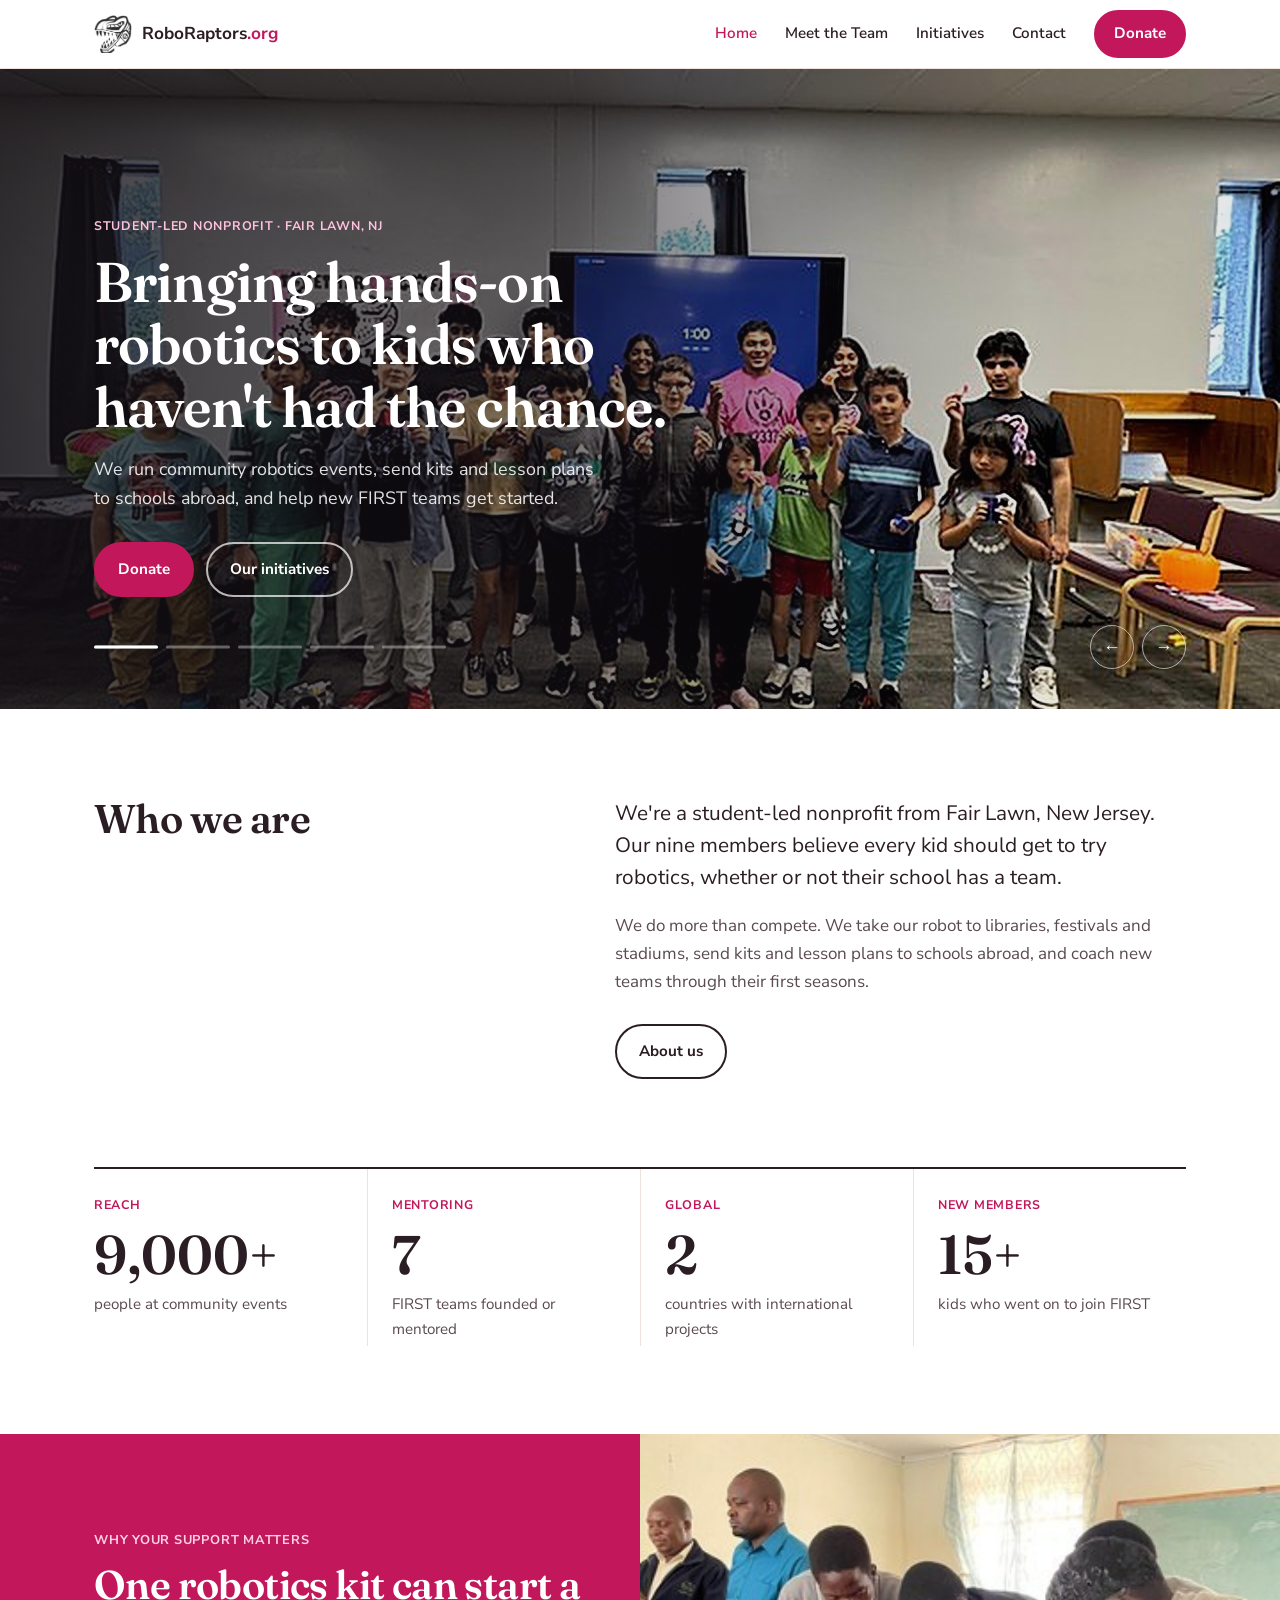
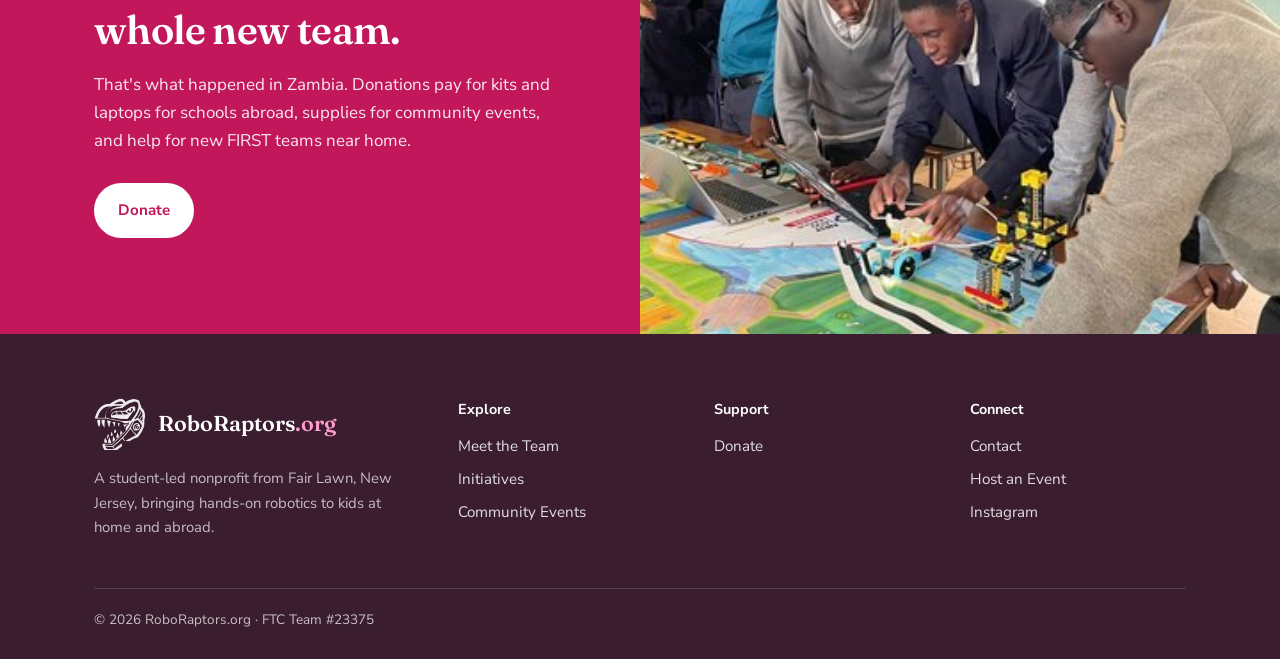
==== commit 5dba80e8: "Add outreach photos, fix footer logo, update events - New event photos: Gotham FC, NJ Devils, RoboCo" ====
--- a/index.html
+++ b/index.html
@@ -55,6 +55,15 @@
         <h2>9,000+ people reached</h2>
         <p>A robot demo field outside the stadium, run with two other FIRST teams.</p>
         <div class="actions"><a class="btn" href="initiatives.html#events">Learn more</a></div>
+      </div></div>
+    </article>
+    <article class="slide" aria-roledescription="slide">
+      <img src="images/hero/devils.jpg" alt="Young New Jersey Devils fans driving the RoboRaptors robot">
+      <div class="slide-content"><div>
+        <span class="kicker mono">Community outreach · NJ Devils</span>
+        <h2>Kids at the controls at a Devils game</h2>
+        <p>Young hockey fans took turns driving our robot and learned how to join a FIRST team.</p>
+        <div class="actions"><a class="btn" href="initiatives.html#devils">Learn more</a></div>
       </div></div>
     </article>
     <article class="slide" aria-roledescription="slide">
@@ -117,7 +126,7 @@
   <div class="wrap">
     <div class="footer-grid">
       <div>
-        <img class="footer-logo" src="images/logo-white.png" alt="RoboRaptors #23375">
+        <div class="footer-brand"><img src="images/logo-mark-white.png" alt=""><span>RoboRaptors<b>.org</b></span></div>
         <p>A student-led nonprofit from Fair Lawn, New Jersey, bringing hands-on robotics to kids at home and abroad.</p>
       </div>
       <div>
--- a/styles.css
+++ b/styles.css
@@ -233,8 +233,12 @@
 .card .mono { display: block; color: var(--accent); margin-bottom: 6px; }
 .card h3 { font-size: 1.3rem; margin-bottom: 6px; }
 .card p { font-size: .97rem; }
+.cards.two { grid-template-columns: 1fr 1fr; }
+/* Show the whole photo at its own shape (no cropping) */
+.cards.natural .photo { aspect-ratio: auto; }
+.cards.natural .photo img { height: auto; }
 @media (max-width: 900px) { .cards { grid-template-columns: 1fr 1fr; } }
-@media (max-width: 580px) { .cards { grid-template-columns: 1fr; } }
+@media (max-width: 580px) { .cards, .cards.two { grid-template-columns: 1fr; } }
 
 /* ─── Boxes ─── */
 .boxes { display: grid; grid-template-columns: repeat(3, 1fr); gap: 20px; }
@@ -301,7 +305,10 @@
 /* ─── Footer ─── */
 .site-footer { background: var(--dark); color: rgba(255,255,255,.72); padding: 64px 0 28px; font-size: .95rem; }
 .footer-grid { display: grid; grid-template-columns: 1.5fr 1fr 1fr 1fr; gap: 40px; }
-.footer-logo { width: 140px; height: auto; margin-bottom: 16px; }
+.footer-brand { display: flex; align-items: center; gap: 12px; margin-bottom: 16px; }
+.footer-brand img { width: 52px; height: auto; }
+.footer-brand span { color: #fff; font-family: var(--serif); font-weight: 600; font-size: 1.35rem; }
+.footer-brand span b { color: #ff9ccc; font-weight: 600; }
 .footer-grid p { color: rgba(255,255,255,.7); font-size: .93rem; max-width: 300px; }
 .footer-grid h4 { color: #fff; font-size: .9rem; margin-bottom: 12px; }
 .footer-grid ul { list-style: none; }
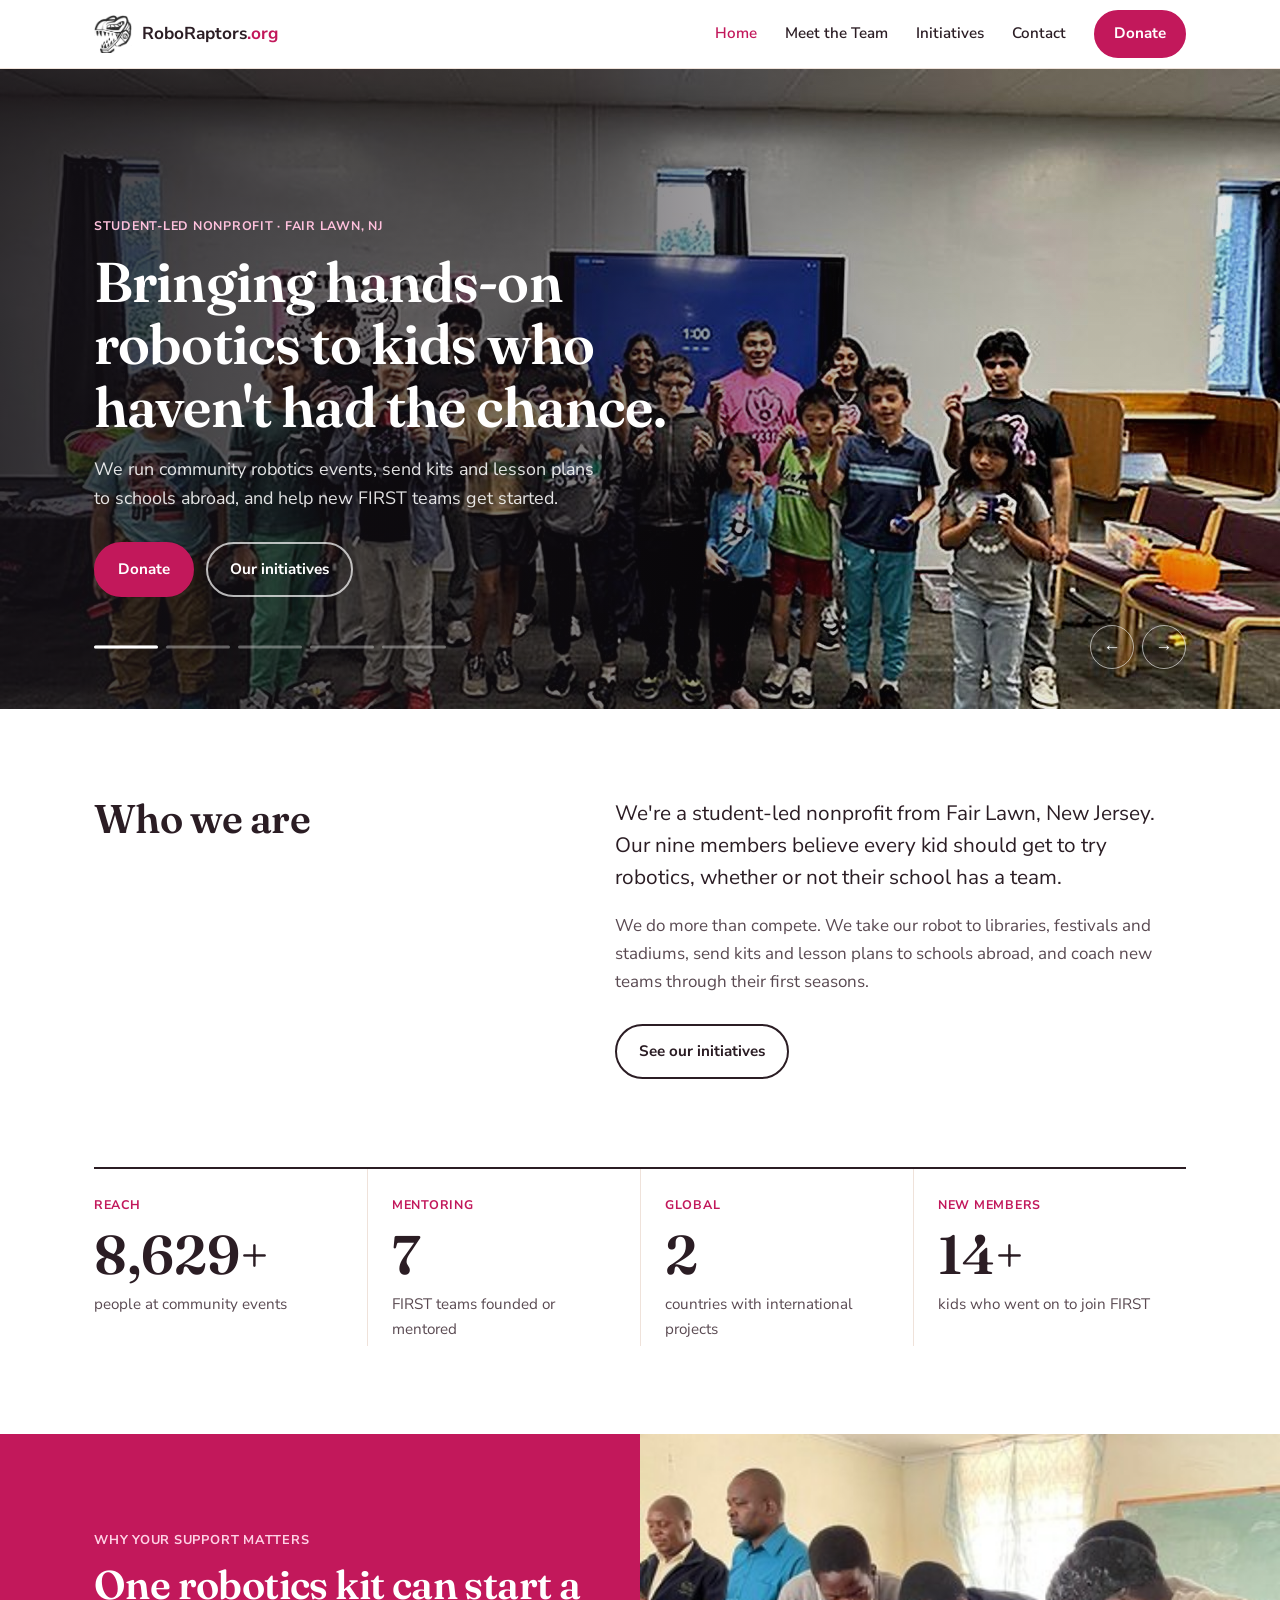
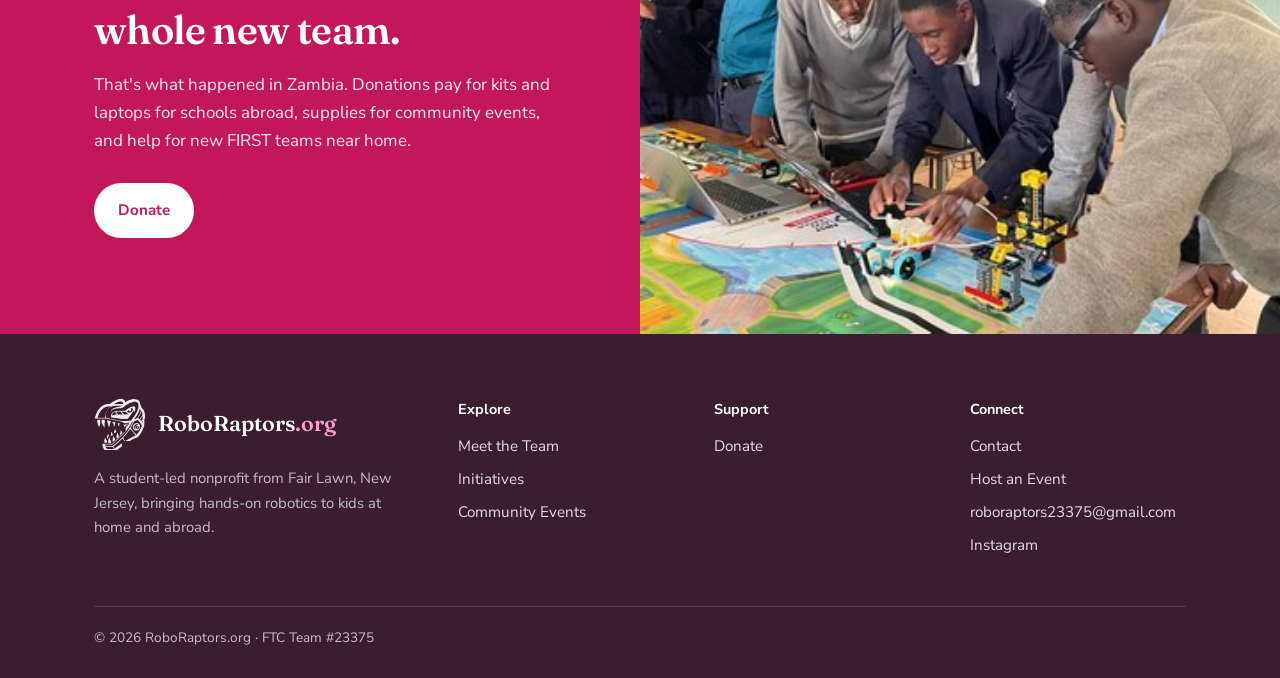
==== commit 7aea9739: "Add contact email and new-members notice on team page - roboraptors23375@gmail.com on the Contact pa" ====
--- a/index.html
+++ b/index.html
@@ -94,7 +94,7 @@
     <div>
       <p class="big">We're a student-led nonprofit from Fair Lawn, New Jersey. Our nine members believe every kid should get to try robotics, whether or not their school has a team.</p>
       <p style="margin-top:18px;">We do more than compete. We take our robot to libraries, festivals and stadiums, send kits and lesson plans to schools abroad, and coach new teams through their first seasons.</p>
-      <div class="actions"><a class="btn outline" href="team.html">About us</a></div>
+      <div class="actions"><a class="btn outline" href="initiatives.html">See our initiatives</a></div>
     </div>
   </div>
 </section>
@@ -133,6 +133,7 @@
         <h4>Explore</h4>
         <ul>
           <li><a href="team.html">Meet the Team</a></li>
+          <li></li>
           <li><a href="initiatives.html">Initiatives</a></li>
           <li><a href="initiatives.html#events">Community Events</a></li>
         </ul>
@@ -149,6 +150,7 @@
         <ul>
           <li><a href="contact.html">Contact</a></li>
           <li><a href="contact.html">Host an Event</a></li>
+          <li><a href="mailto:roboraptors23375@gmail.com">roboraptors23375@gmail.com</a></li>
           <li><a href="https://www.instagram.com/theroboraptors/">Instagram</a></li>
         </ul>
       </div>
--- a/styles.css
+++ b/styles.css
@@ -336,3 +336,8 @@
 }
 .photo { background: #f5e8e0; }
 .route, .box { border-radius: var(--radius); }
+
+/* Team page placeholder while member profiles are updated */
+.coming-soon { text-align: center; max-width: 640px; margin: 0 auto; padding: 56px 32px; background: var(--blush); border-radius: var(--radius); }
+.coming-soon p { margin-top: 14px; font-size: 1.08rem; }
+.coming-soon .actions { justify-content: center; }
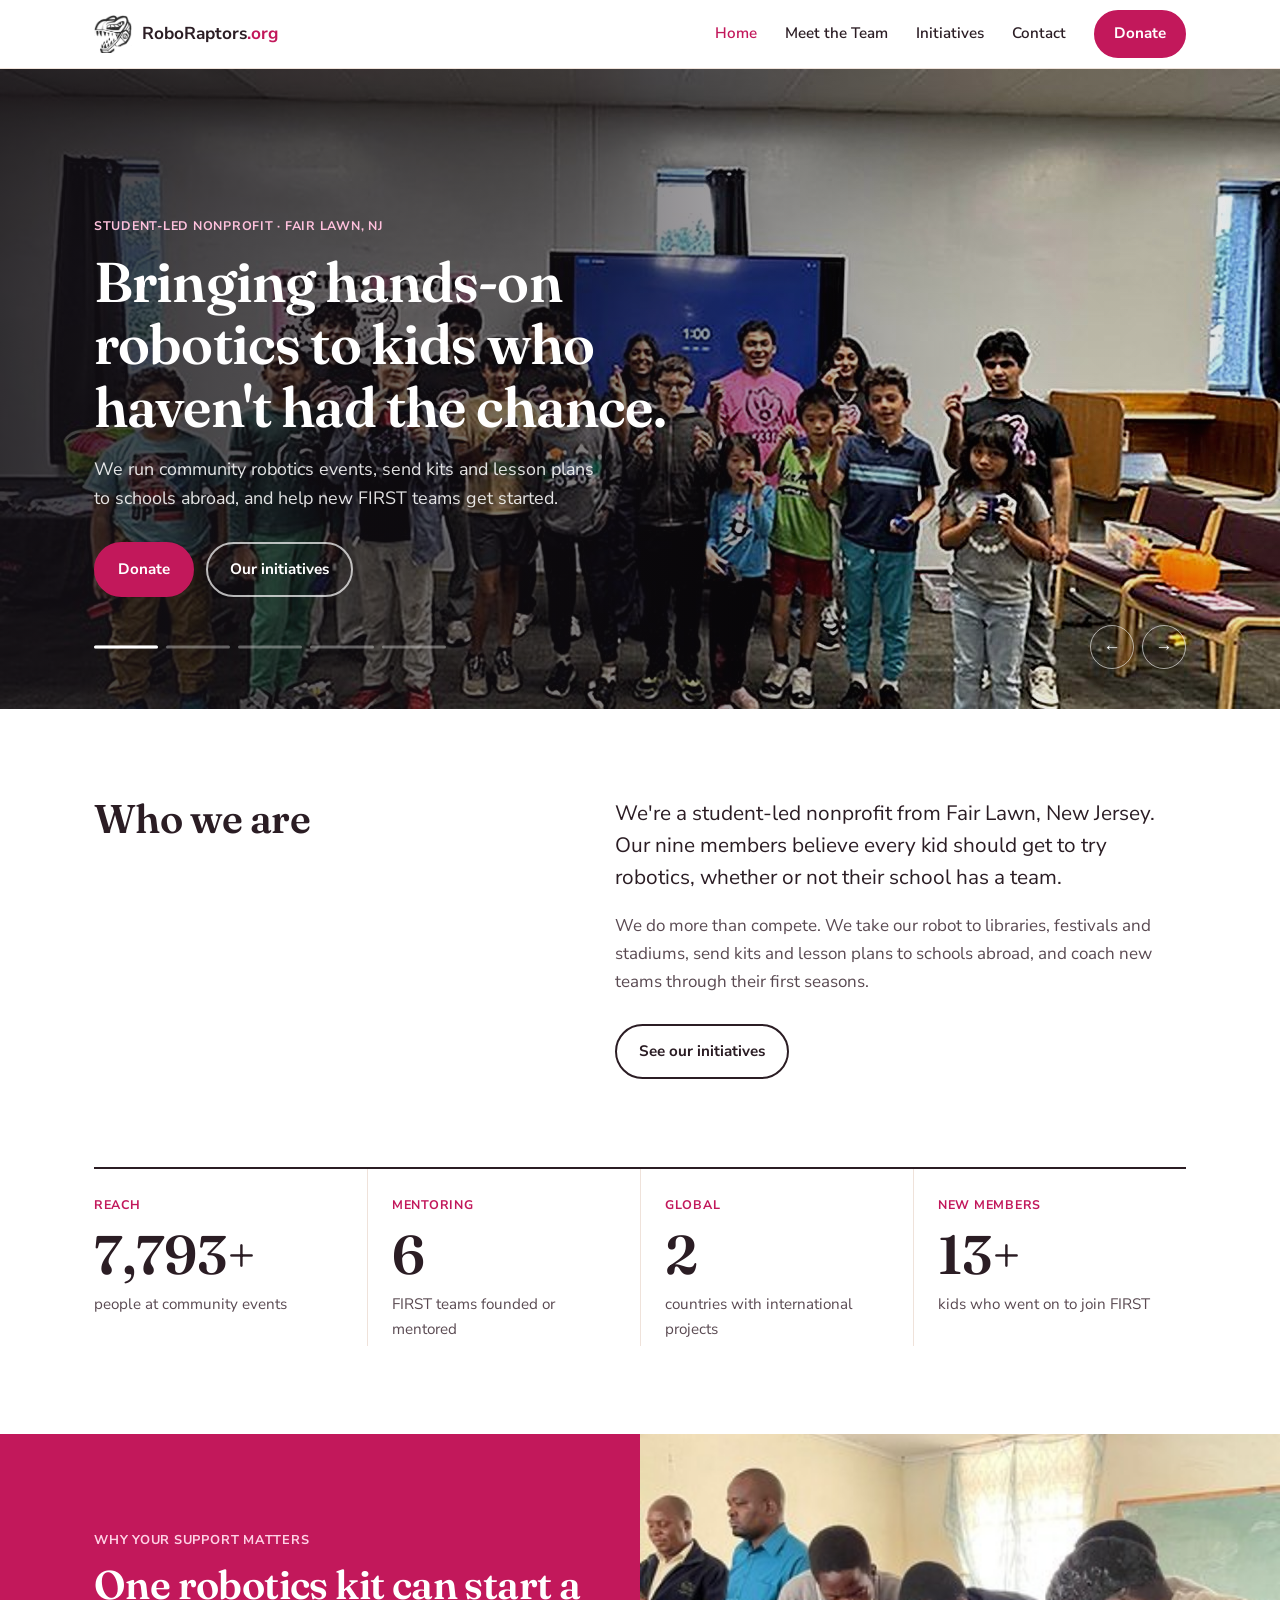
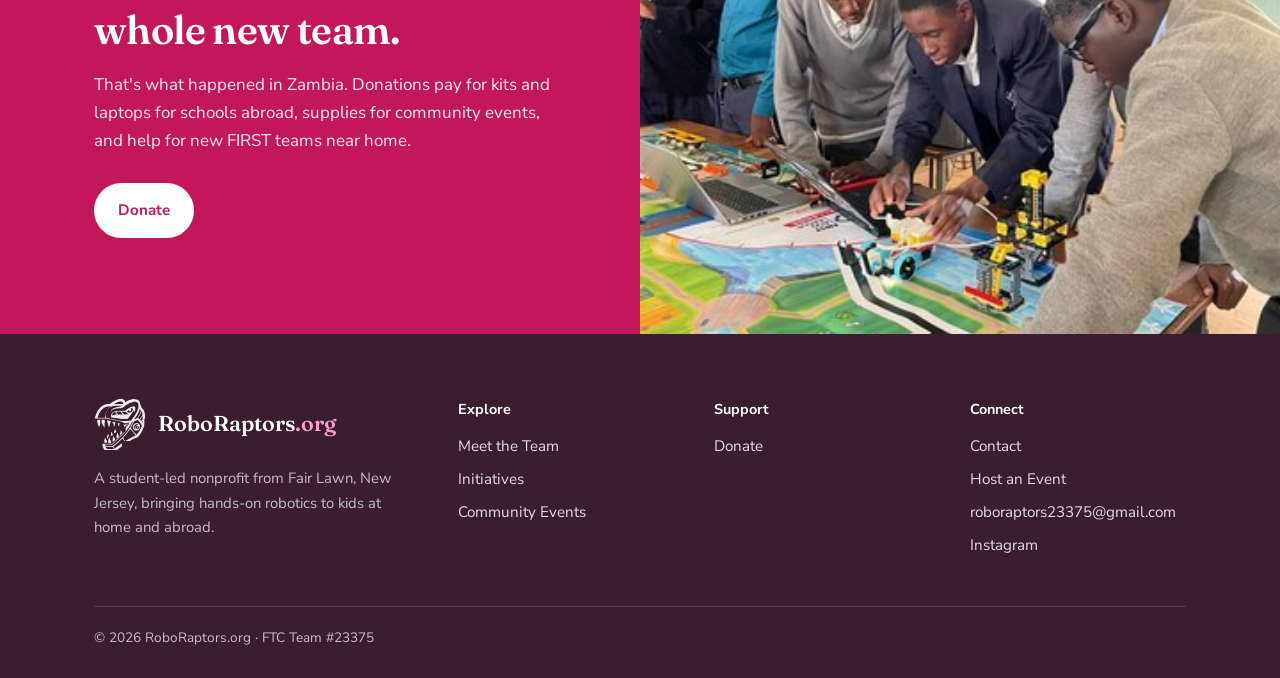
==== commit cea3bdcd: "Reframe NJ Devils slide so the people are fully visible - Wide desktop version: photo on the right, " ====
--- a/index.html
+++ b/index.html
@@ -58,7 +58,10 @@
       </div></div>
     </article>
     <article class="slide" aria-roledescription="slide">
-      <img src="images/hero/devils.jpg" alt="Young New Jersey Devils fans driving the RoboRaptors robot">
+      <picture>
+        <source media="(max-width: 700px)" srcset="images/hero/devils-mobile.jpg">
+        <img src="images/hero/devils.jpg" alt="A young New Jersey Devils fan driving the RoboRaptors robot with a team member">
+      </picture>
       <div class="slide-content"><div>
         <span class="kicker mono">Community outreach · NJ Devils</span>
         <h2>Kids at the controls at a Devils game</h2>
--- a/styles.css
+++ b/styles.css
@@ -124,6 +124,11 @@
 .slide { position: relative; flex: 0 0 100%; scroll-snap-align: start; height: min(78vh, 640px); min-height: 480px; display: flex; align-items: flex-end; overflow: hidden; }
 .slide > img { position: absolute; inset: 0; width: 100%; height: 100%; object-fit: cover; transform: scale(1.03); transition: transform 7s ease-out; }
 .slide.is-active > img { transform: scale(1); }
+/* Slides that swap in a different crop on phones use <picture> */
+.slide > picture { display: contents; }
+.slide > picture > img { position: absolute; inset: 0; width: 100%; height: 100%; object-fit: cover; object-position: right center; transform: scale(1.03); transition: transform 7s ease-out; }
+.slide.is-active > picture > img { transform: scale(1); }
+@media (max-width: 700px) { .slide > picture > img { object-position: 40% 30%; } }
 .slide::after { content: ''; position: absolute; inset: 0; background: linear-gradient(90deg, rgba(20,16,22,.82) 0%, rgba(20,16,22,.55) 45%, rgba(20,16,22,.1) 80%); }
 .slide-content { position: relative; z-index: 1; width: 100%; max-width: var(--wrap); margin: 0 auto; padding: 0 24px 112px; }
 .slide-content > div { max-width: 600px; }
